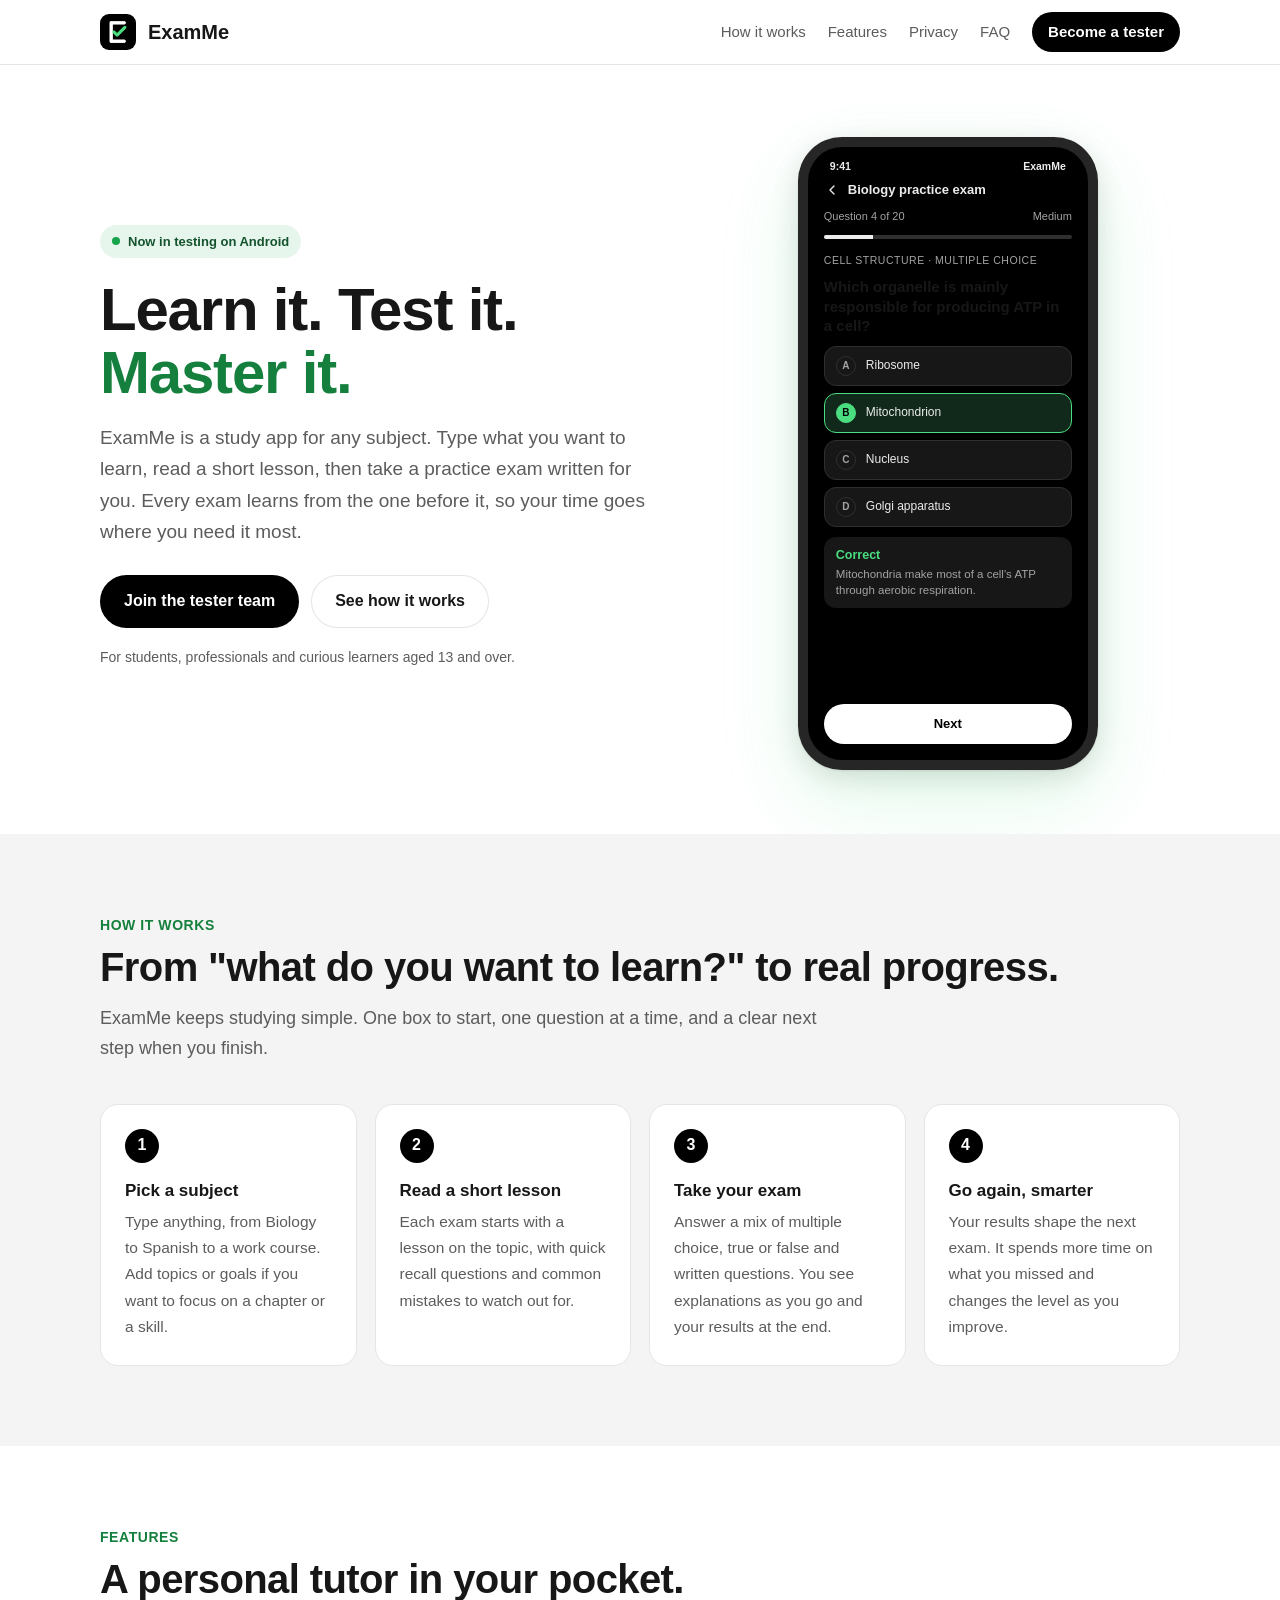
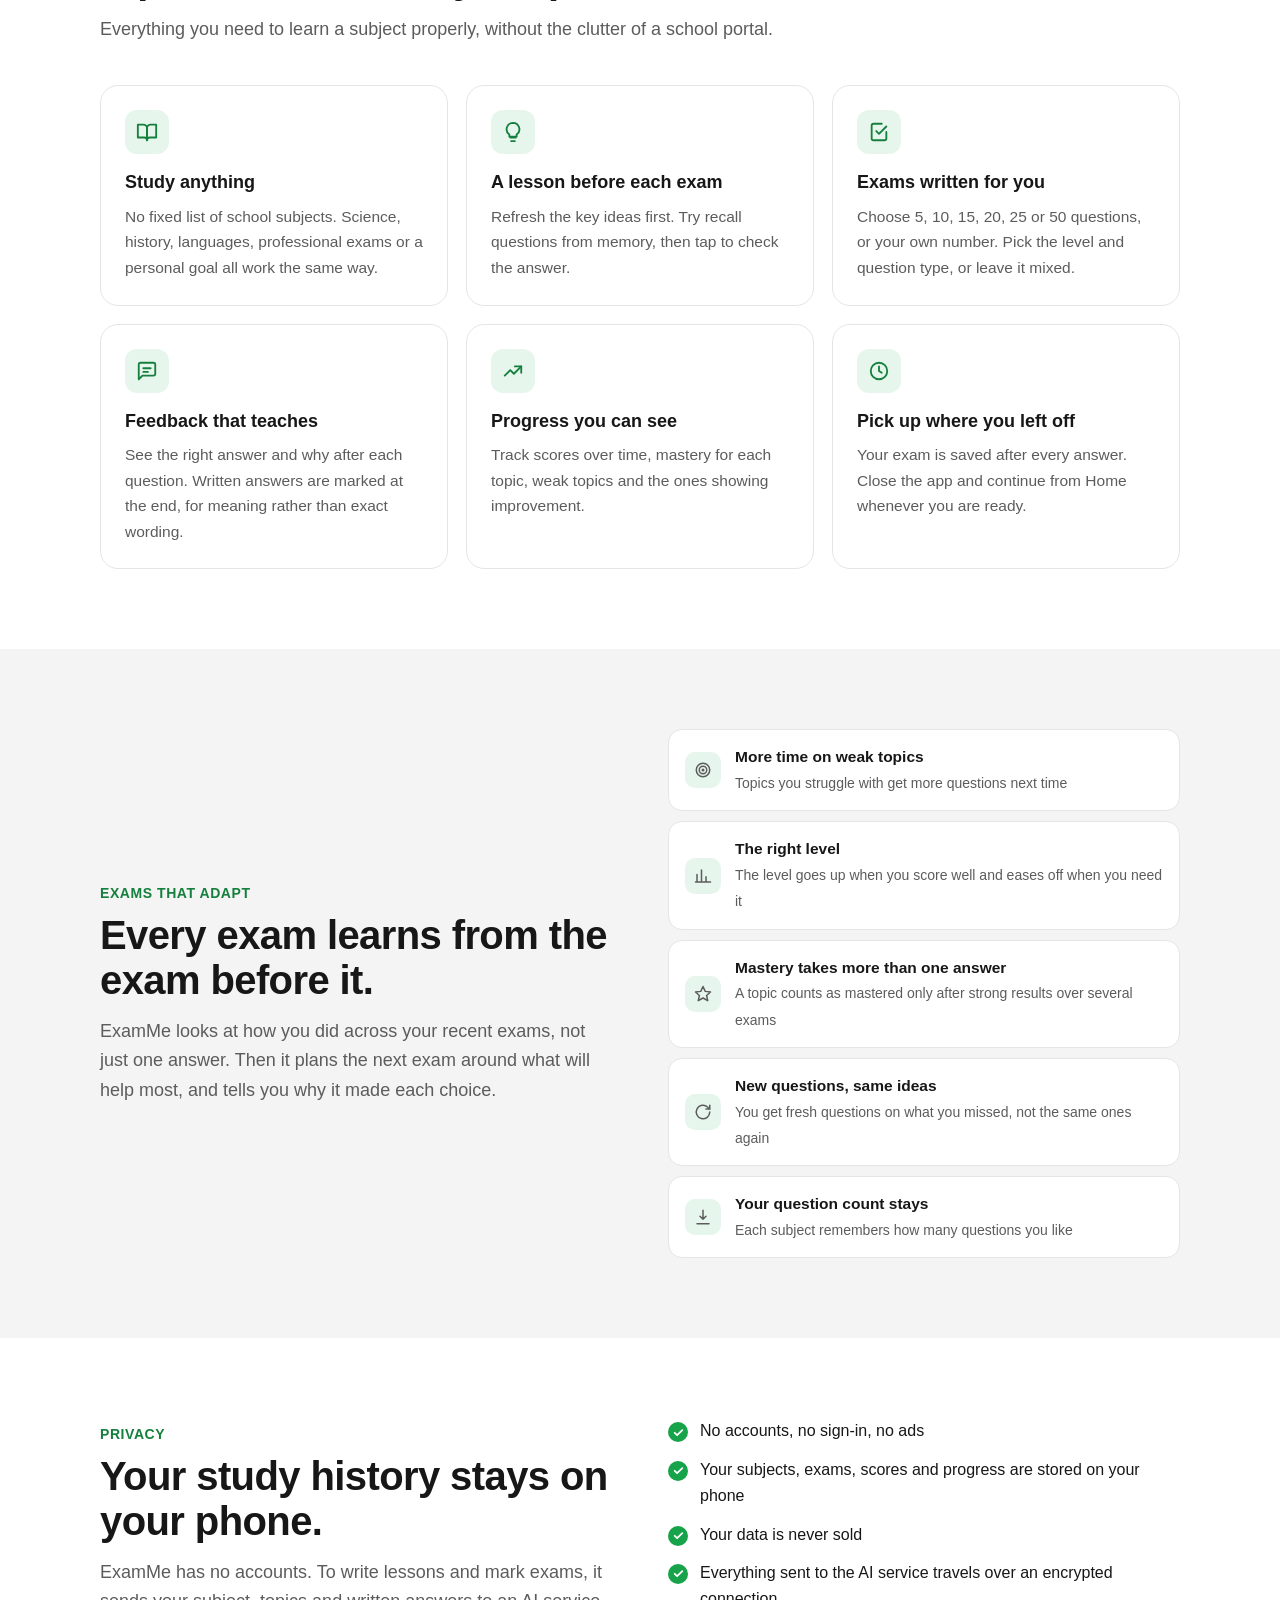
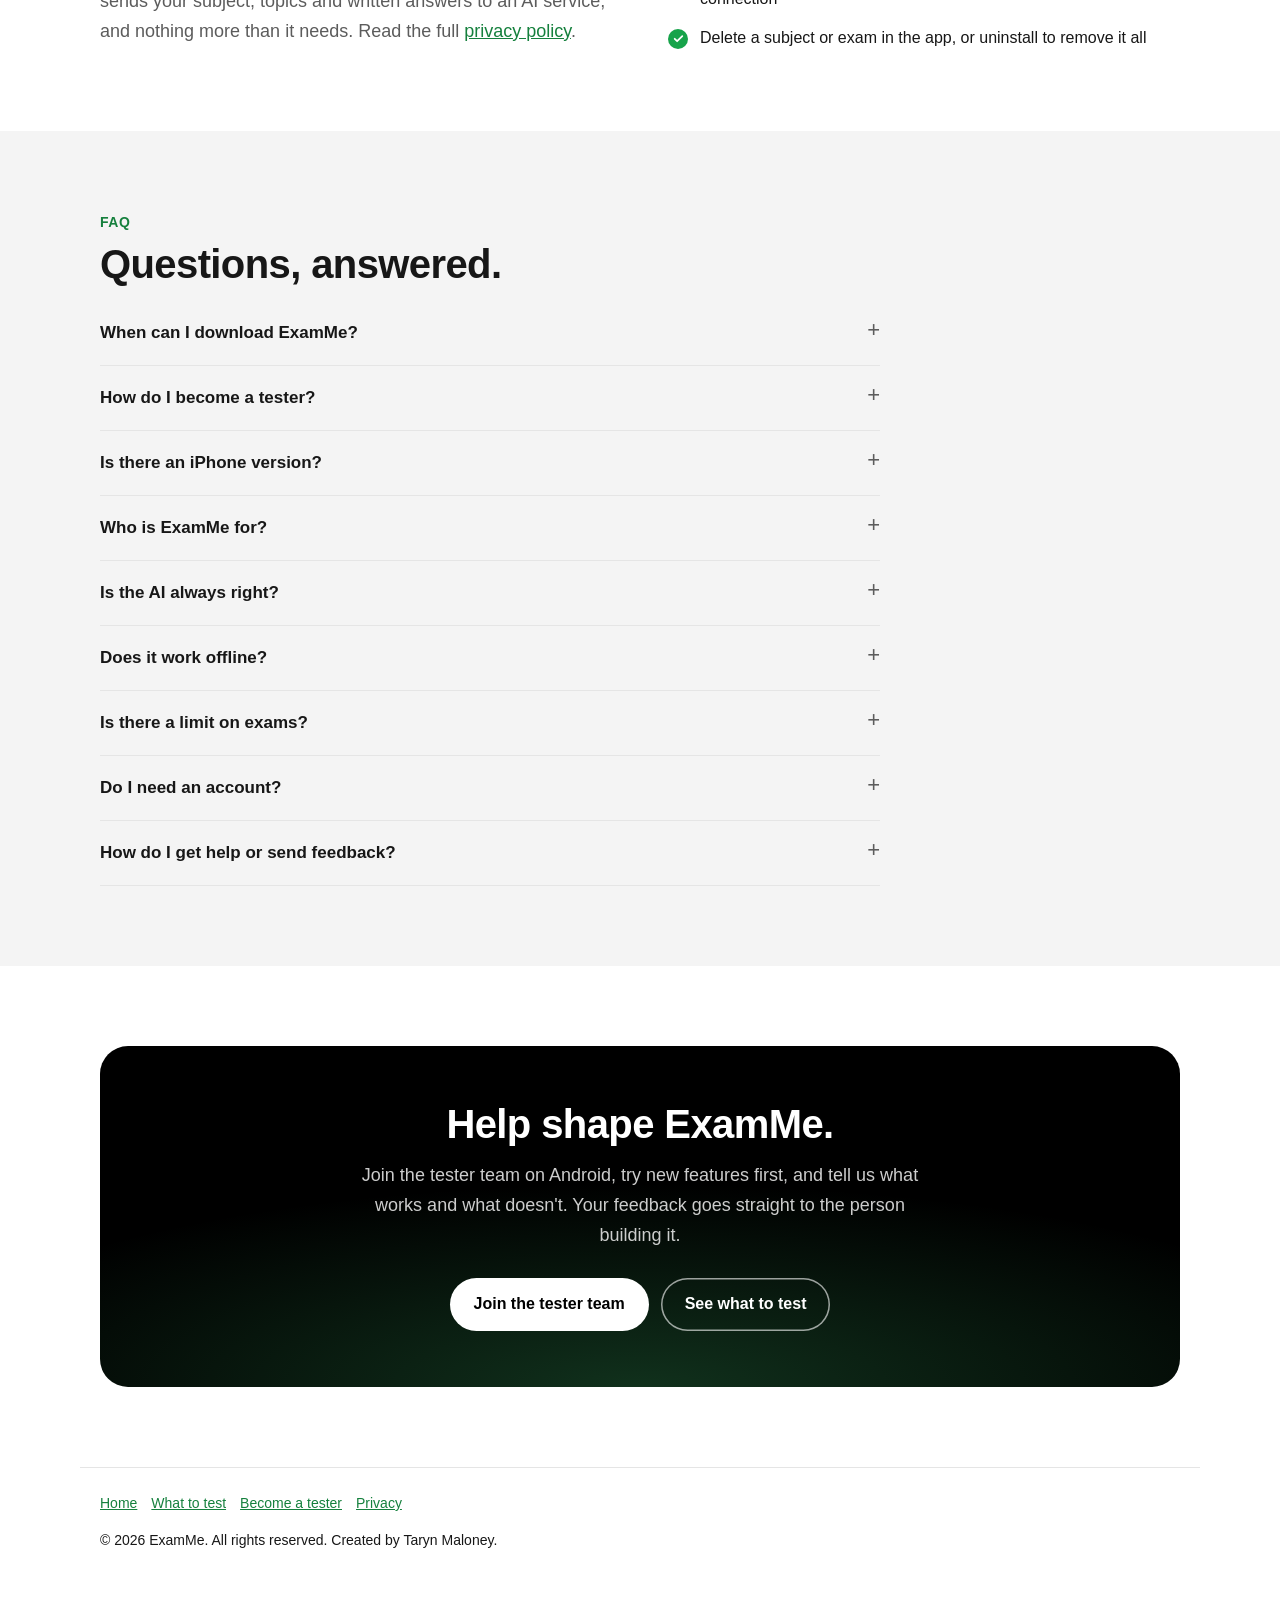
==== index.html @ 63ca45d0 "ExamMe website Co-Authored-By: Claude Opus 5.5 <noreply@anthropic.com>" ====
<!doctype html>
<html lang="en">
<head>
<meta charset="utf-8">
<meta name="viewport" content="width=device-width, initial-scale=1">
<title>ExamMe · Learn it. Test it. Master it.</title>
<meta name="description" content="ExamMe is an AI study app for Android. Pick any subject, read a short lesson, then take a practice exam that adapts to what you got wrong last time.">
<meta property="og:title" content="ExamMe">
<meta property="og:description" content="Learn it. Test it. Master it. Practice exams that adapt to you.">
<meta property="og:image" content="icon.png">
<meta name="theme-color" content="#000000">
<link rel="icon" href="icon.png">
<link rel="apple-touch-icon" href="icon.png">
<link rel="stylesheet" href="style.css">
<link rel="stylesheet" href="home.css">
</head>
<body class="home">
<main>

<div class="nav">
  <div class="wrap">
    <header><img src="icon.png" alt=""><a href="./">ExamMe</a></header>
    <nav>
      <a href="#how">How it works</a>
      <a href="#features">Features</a>
      <a href="#privacy">Privacy</a>
      <a href="#faq">FAQ</a>
      <a class="button" href="testers.html">Become a tester</a>
    </nav>
  </div>
</div>

<section class="hero">
  <div class="wrap">
    <div>
      <span class="eyebrow">Now in testing on Android</span>
      <h1>Learn it. Test it. <span>Master it.</span></h1>
      <p class="lede">ExamMe is a study app for any subject. Type what you want to learn, read a short lesson, then take a practice exam written for you. Every exam learns from the one before it, so your time goes where you need it most.</p>
      <div class="ctas">
        <a class="button big" href="testers.html">Join the tester team</a>
        <a class="button big ghost" href="#how">See how it works</a>
      </div>
      <p class="platforms">For students, professionals and curious learners aged 13 and over.</p>
    </div>

    <div class="phone" aria-hidden="true">
      <div class="screen">
        <div class="status"><span>9:41</span><span>ExamMe</span></div>
        <div class="bar">
          <svg viewBox="0 0 24 24"><path d="M15 18l-6-6 6-6"/></svg>
          <b>Biology practice exam</b>
        </div>
        <div class="count"><span>Question 4 of 20</span><span>Medium</span></div>
        <div class="track"><i></i></div>
        <div class="topic">Cell structure · Multiple choice</div>
        <p class="q">Which organelle is mainly responsible for producing ATP in a cell?</p>
        <div class="opts">
          <div class="opt"><span>A</span>Ribosome</div>
          <div class="opt right"><span>B</span>Mitochondrion</div>
          <div class="opt"><span>C</span>Nucleus</div>
          <div class="opt"><span>D</span>Golgi apparatus</div>
        </div>
        <div class="feedback">
          <b>Correct</b>
          Mitochondria make most of a cell's ATP through aerobic respiration.
        </div>
        <div class="next">Next</div>
      </div>
    </div>
  </div>
</section>

<section class="band alt" id="how">
  <div class="wrap">
    <p class="kicker">How it works</p>
    <h2>From "what do you want to learn?" to real progress.</h2>
    <p class="sub">ExamMe keeps studying simple. One box to start, one question at a time, and a clear next step when you finish.</p>
    <ol class="steps">
      <li><b>Pick a subject</b><span>Type anything, from Biology to Spanish to a work course. Add topics or goals if you want to focus on a chapter or a skill.</span></li>
      <li><b>Read a short lesson</b><span>Each exam starts with a lesson on the topic, with quick recall questions and common mistakes to watch out for.</span></li>
      <li><b>Take your exam</b><span>Answer a mix of multiple choice, true or false and written questions. You see explanations as you go and your results at the end.</span></li>
      <li><b>Go again, smarter</b><span>Your results shape the next exam. It spends more time on what you missed and changes the level as you improve.</span></li>
    </ol>
  </div>
</section>

<section class="band" id="features">
  <div class="wrap">
    <p class="kicker">Features</p>
    <h2>A personal tutor in your pocket.</h2>
    <p class="sub">Everything you need to learn a subject properly, without the clutter of a school portal.</p>
    <div class="grid">
      <div class="card">
        <div class="ico"><svg viewBox="0 0 24 24"><path d="M2 4h6a4 4 0 0 1 4 4v13a3 3 0 0 0-3-3H2z"/><path d="M22 4h-6a4 4 0 0 0-4 4v13a3 3 0 0 1 3-3h7z"/></svg></div>
        <h3>Study anything</h3>
        <p>No fixed list of school subjects. Science, history, languages, professional exams or a personal goal all work the same way.</p>
      </div>
      <div class="card">
        <div class="ico"><svg viewBox="0 0 24 24"><path d="M9 18h6M10 22h4"/><path d="M12 2a7 7 0 0 0-4 12.7V17h8v-2.3A7 7 0 0 0 12 2z"/></svg></div>
        <h3>A lesson before each exam</h3>
        <p>Refresh the key ideas first. Try recall questions from memory, then tap to check the answer.</p>
      </div>
      <div class="card">
        <div class="ico"><svg viewBox="0 0 24 24"><path d="M9 11l3 3 8-8"/><path d="M20 12v7a2 2 0 0 1-2 2H6a2 2 0 0 1-2-2V5a2 2 0 0 1 2-2h9"/></svg></div>
        <h3>Exams written for you</h3>
        <p>Choose 5, 10, 15, 20, 25 or 50 questions, or your own number. Pick the level and question type, or leave it mixed.</p>
      </div>
      <div class="card">
        <div class="ico"><svg viewBox="0 0 24 24"><path d="M21 15a2 2 0 0 1-2 2H7l-4 4V5a2 2 0 0 1 2-2h14a2 2 0 0 1 2 2z"/><path d="M8 9h8M8 13h5"/></svg></div>
        <h3>Feedback that teaches</h3>
        <p>See the right answer and why after each question. Written answers are marked at the end, for meaning rather than exact wording.</p>
      </div>
      <div class="card">
        <div class="ico"><svg viewBox="0 0 24 24"><path d="M3 17l6-6 4 4 8-8"/><path d="M14 7h7v7"/></svg></div>
        <h3>Progress you can see</h3>
        <p>Track scores over time, mastery for each topic, weak topics and the ones showing improvement.</p>
      </div>
      <div class="card">
        <div class="ico"><svg viewBox="0 0 24 24"><circle cx="12" cy="12" r="9"/><path d="M12 7v5l3 2"/></svg></div>
        <h3>Pick up where you left off</h3>
        <p>Your exam is saved after every answer. Close the app and continue from Home whenever you are ready.</p>
      </div>
    </div>
  </div>
</section>

<section class="band alt" id="adapt">
  <div class="wrap split">
    <div>
      <p class="kicker">Exams that adapt</p>
      <h2>Every exam learns from the exam before it.</h2>
      <p class="sub" style="margin-bottom:0">ExamMe looks at how you did across your recent exams, not just one answer. Then it plans the next exam around what will help most, and tells you why it made each choice.</p>
    </div>
    <ul class="legend">
      <li><span class="ico sm"><svg viewBox="0 0 24 24"><circle cx="12" cy="12" r="9"/><circle cx="12" cy="12" r="5"/><circle cx="12" cy="12" r="1"/></svg></span><div><b>More time on weak topics</b><span>Topics you struggle with get more questions next time</span></div></li>
      <li><span class="ico sm"><svg viewBox="0 0 24 24"><path d="M4 20V10M10 20V4M16 20v-7M22 20H2"/></svg></span><div><b>The right level</b><span>The level goes up when you score well and eases off when you need it</span></div></li>
      <li><span class="ico sm"><svg viewBox="0 0 24 24"><path d="M12 2l3 6.5 7 .8-5.2 4.7 1.5 6.9L12 17.3 5.7 20.9l1.5-6.9L2 9.3l7-.8z"/></svg></span><div><b>Mastery takes more than one answer</b><span>A topic counts as mastered only after strong results over several exams</span></div></li>
      <li><span class="ico sm"><svg viewBox="0 0 24 24"><path d="M21 12a9 9 0 1 1-3-6.7L21 8"/><path d="M21 3v5h-5"/></svg></span><div><b>New questions, same ideas</b><span>You get fresh questions on what you missed, not the same ones again</span></div></li>
      <li><span class="ico sm"><svg viewBox="0 0 24 24"><path d="M12 3v12M8 11l4 4 4-4"/><path d="M4 21h16"/></svg></span><div><b>Your question count stays</b><span>Each subject remembers how many questions you like</span></div></li>
    </ul>
  </div>
</section>

<section class="band" id="privacy">
  <div class="wrap split">
    <div>
      <p class="kicker">Privacy</p>
      <h2>Your study history stays on your phone.</h2>
      <p class="sub" style="margin-bottom:0">ExamMe has no accounts. To write lessons and mark exams, it sends your subject, topics and written answers to an AI service, and nothing more than it needs. Read the full <a href="privacy.html">privacy policy</a>.</p>
    </div>
    <ul class="checks">
      <li>No accounts, no sign-in, no ads</li>
      <li>Your subjects, exams, scores and progress are stored on your phone</li>
      <li>Your data is never sold</li>
      <li>Everything sent to the AI service travels over an encrypted connection</li>
      <li>Delete a subject or exam in the app, or uninstall to remove it all</li>
    </ul>
  </div>
</section>

<section class="band alt" id="faq">
  <div class="wrap faq">
    <p class="kicker">FAQ</p>
    <h2>Questions, answered.</h2>
    <details>
      <summary>When can I download ExamMe?</summary>
      <p>ExamMe is in early testing on Google Play, for Android only. <a href="testers.html">Become a tester</a> to try it now. A public release will follow once testing is done.</p>
    </details>
    <details>
      <summary>How do I become a tester?</summary>
      <p>Send us the Gmail address you use on Google Play. We'll add you to the test and email you a link to install ExamMe. See <a href="testers.html">Become a tester</a> for the steps.</p>
    </details>
    <details>
      <summary>Is there an iPhone version?</summary>
      <p>Not yet. ExamMe is Android only for now.</p>
    </details>
    <details>
      <summary>Who is ExamMe for?</summary>
      <p>Anyone aged 13 and over who wants to learn something: students, people studying for a work qualification, and anyone learning for fun.</p>
    </details>
    <details>
      <summary>Is the AI always right?</summary>
      <p>No. Lessons, questions and marks are written by AI and can contain mistakes. If a question looks wrong, report it in the app and it won't count toward your score. Check anything important against a trusted source.</p>
    </details>
    <details>
      <summary>Does it work offline?</summary>
      <p>Your subjects, exams and progress are saved on your phone, so you can look through them any time. Writing a new lesson and exam, and marking written answers automatically, need a connection. If you're offline, you can mark written answers yourself.</p>
    </details>
    <details>
      <summary>Is there a limit on exams?</summary>
      <p>ExamMe uses free AI services, so there is a daily limit. If it's reached, the app tells you when it will try again and carries on by itself while the screen is open.</p>
    </details>
    <details>
      <summary>Do I need an account?</summary>
      <p>No. There's nothing to sign up for. Your study history lives on your phone, so uninstalling the app deletes it.</p>
    </details>
    <details>
      <summary>How do I get help or send feedback?</summary>
      <p>Email <a href="mailto:tarynmaloney5@gmail.com?subject=ExamMe%20feedback">tarynmaloney5@gmail.com</a> and we'll get back to you.</p>
    </details>
  </div>
</section>

<section class="band" id="get">
  <div class="wrap">
    <div class="cta">
      <h2>Help shape ExamMe.</h2>
      <p>Join the tester team on Android, try new features first, and tell us what works and what doesn't. Your feedback goes straight to the person building it.</p>
      <div class="ctas">
        <a class="button big" href="testers.html">Join the tester team</a>
        <a class="button big outline" href="testing.html">See what to test</a>
      </div>
    </div>
  </div>
</section>

<footer>
<a href="./">Home</a><a href="testing.html">What to test</a><a href="testers.html">Become a tester</a><a href="privacy.html">Privacy</a>
<p>© 2026 ExamMe. All rights reserved. Created by Taryn Maloney.</p>
</footer>

</main>
</body>
</html>
---- style.css ----
:root {
  --bg: #ffffff;
  --text: #171717;
  --muted: #5c5c5c;
  --line: #e5e5e5;
  --brand: #15803d;
  --soft: #f4f4f4;
  --btn: #000000;
  --btn-ink: #ffffff;
}
@media (prefers-color-scheme: dark) {
  :root {
    --bg: #000000;
    --text: #ececec;
    --muted: #a3a3a3;
    --line: #2f2f2f;
    --brand: #4ade80;
    --soft: #171717;
    --btn: #ffffff;
    --btn-ink: #000000;
  }
}
* { box-sizing: border-box; }
html { -webkit-text-size-adjust: 100%; }
body {
  margin: 0;
  background: var(--bg);
  color: var(--text);
  font: 16px/1.65 -apple-system, "Segoe UI", Roboto, Helvetica, Arial, sans-serif;
  overflow-wrap: break-word;
}
main { max-width: 760px; margin: 0 auto; padding: 32px 16px 64px; }
header { display: flex; align-items: center; gap: 12px; margin-bottom: 8px; }
header img { width: 44px; height: 44px; border-radius: 10px; }
header a { color: inherit; text-decoration: none; font-weight: 600; font-size: 20px; }
h1 { font-size: 30px; line-height: 1.2; margin: 24px 0 4px; }
h2 { font-size: 20px; margin: 36px 0 8px; padding-top: 12px; border-top: 1px solid var(--line); }
h3 { font-size: 16px; margin: 20px 0 4px; }
p, li { color: var(--text); }
.meta { color: var(--muted); font-size: 14px; margin: 0 0 24px; }
a { color: var(--brand); }
ul { padding-left: 22px; }
li { margin: 4px 0; }
.box { background: var(--soft); border-radius: 12px; padding: 16px 18px; margin: 16px 0; }
.box p:first-child { margin-top: 0; }
.box p:last-child { margin-bottom: 0; }
table { width: 100%; border-collapse: collapse; font-size: 15px; margin: 12px 0; }
th, td { text-align: left; vertical-align: top; padding: 8px 10px; border-bottom: 1px solid var(--line); }
th { color: var(--muted); font-weight: 600; font-size: 13px; }
.button {
  display: inline-block; background: var(--btn); color: var(--btn-ink); text-decoration: none;
  padding: 10px 18px; border-radius: 999px; font-weight: 600;
}
.button:hover { opacity: .88; }
footer { margin-top: 48px; padding-top: 16px; border-top: 1px solid var(--line); color: var(--muted); font-size: 14px; }
footer a { margin-right: 14px; display: inline-block; }
@media (max-width: 560px) {
  h1 { font-size: 26px; }
  table, thead, tbody, tr, th, td { display: block; }
  thead { display: none; }
  td { border: 0; padding: 2px 0; }
  tr { border-bottom: 1px solid var(--line); padding: 8px 0; }
  td:first-child { font-weight: 600; }
}
---- home.css ----
/* Landing page only. Tokens come from style.css. */
:root {
  --brand-soft: #e7f6ec;
  --brand-ink: #14532d;
  --green: #16a34a;
  --red: #dc2626;
  --shadow: 0 1px 2px rgba(0,0,0,.08), 0 8px 28px rgba(0,0,0,.12);
  /* The app itself is always dark, so the phone mockup keeps these in both modes. */
  --app-bg: #000000;
  --app-surface: #171717;
  --app-ink: #ececec;
  --app-muted: #a3a3a3;
  --app-line: #2f2f2f;
  --app-green: #4ade80;
  --app-green-soft: #10291a;
}
@media (prefers-color-scheme: dark) {
  :root {
    --brand-soft: #10291a;
    --brand-ink: #86efac;
    --green: #4ade80;
    --shadow: 0 1px 2px rgba(255,255,255,.04), 0 8px 28px rgba(0,0,0,.6);
  }
}

.home main { max-width: none; padding: 0; overflow-x: clip; }
.wrap { max-width: 1120px; margin: 0 auto; padding: 0 20px; }

/* Nav */
.nav { position: sticky; top: 0; z-index: 10; background: color-mix(in srgb, var(--bg) 88%, transparent);
  backdrop-filter: saturate(1.4) blur(10px); -webkit-backdrop-filter: saturate(1.4) blur(10px);
  border-bottom: 1px solid var(--line); }
.nav .wrap { display: flex; align-items: center; gap: 24px; height: 64px; }
.home header { margin: 0; }
.home header img { width: 36px; height: 36px; border-radius: 9px; }
.nav nav { margin-left: auto; display: flex; align-items: center; gap: 22px; font-size: 15px; }
.nav nav a { color: var(--muted); text-decoration: none; }
.nav nav a:hover { color: var(--text); }
.nav nav .button { color: var(--btn-ink); padding: 8px 16px; white-space: nowrap; }
@media (max-width: 760px) { .nav nav a:not(.button) { display: none; } }

/* Hero */
.hero { padding: 72px 0 64px; overflow: hidden; }
.hero .wrap { display: grid; grid-template-columns: 1.1fr .9fr; gap: 48px; align-items: center; }
.eyebrow { display: inline-flex; align-items: center; gap: 8px; background: var(--brand-soft); color: var(--brand-ink);
  font-size: 13px; font-weight: 600; padding: 6px 12px; border-radius: 999px; }
.eyebrow::before { content: ""; width: 8px; height: 8px; border-radius: 50%; background: var(--green); }
.hero h1 { font-size: clamp(36px, 5.2vw, 60px); line-height: 1.05; letter-spacing: -.02em; margin: 20px 0 18px; }
.hero h1 span { color: var(--brand); }
.lede { font-size: 19px; color: var(--muted); max-width: 34em; margin: 0 0 28px; }
.ctas { display: flex; flex-wrap: wrap; gap: 12px; align-items: center; }
.button.big { padding: 13px 24px; font-size: 16px; }
.button.ghost { background: transparent; color: var(--text); box-shadow: inset 0 0 0 1px var(--line); }
.platforms { margin-top: 18px; font-size: 14px; color: var(--muted); }

/* Phone mockup: an exam question screen */
.phone { justify-self: center; width: 300px; max-width: 100%; aspect-ratio: 9 / 19; border-radius: 44px; padding: 10px;
  background: #262626; box-shadow: var(--shadow), 0 30px 80px rgba(74,222,128,.16); position: relative; }
@media (prefers-color-scheme: dark) { .phone { background: #1f1f1f; box-shadow: 0 0 0 1px #333, 0 30px 80px rgba(74,222,128,.12); } }
.screen { position: relative; height: 100%; border-radius: 34px; overflow: hidden; background: var(--app-bg);
  color: var(--app-ink); font-size: 12px; line-height: 1.4; padding: 34px 16px 16px; display: flex; flex-direction: column; gap: 10px; }
.screen .status { position: absolute; top: 12px; left: 22px; right: 22px; display: flex; justify-content: space-between;
  font-size: 10.5px; font-weight: 600; color: var(--app-ink); }
.screen .bar { display: flex; align-items: center; gap: 8px; }
.screen .bar svg { width: 16px; height: 16px; fill: none; stroke: var(--app-ink); stroke-width: 2; stroke-linecap: round; stroke-linejoin: round; flex: none; }
.screen .bar b { font-size: 13px; font-weight: 600; }
.screen .count { color: var(--app-muted); font-size: 11px; display: flex; justify-content: space-between; }
.screen .track { height: 4px; border-radius: 4px; background: var(--app-line); overflow: hidden; }
.screen .track i { display: block; width: 20%; height: 100%; background: var(--app-ink); }
.screen .topic { color: var(--app-muted); font-size: 10.5px; text-transform: uppercase; letter-spacing: .05em; margin-top: 4px; }
.screen .q { font-size: 15px; font-weight: 600; line-height: 1.3; margin: 0; }
.screen .opts { display: grid; gap: 7px; }
.screen .opt { display: flex; align-items: center; gap: 10px; padding: 9px 11px; border-radius: 12px;
  border: 1px solid var(--app-line); background: var(--app-surface); font-size: 12px; }
.screen .opt span { width: 20px; height: 20px; border-radius: 50%; display: grid; place-items: center; flex: none;
  border: 1px solid var(--app-line); font-size: 10px; font-weight: 700; color: var(--app-muted); }
.screen .opt.right { border-color: var(--app-green); background: var(--app-green-soft); }
.screen .opt.right span { background: var(--app-green); border-color: var(--app-green); color: #000; }
.screen .feedback { border-radius: 12px; background: var(--app-surface); padding: 10px 12px; font-size: 11.5px; color: var(--app-muted); }
.screen .feedback b { display: block; color: var(--app-green); font-size: 12.5px; margin-bottom: 2px; }
.screen .next { margin-top: auto; background: #fff; color: #000; text-align: center; font-weight: 600; font-size: 13px;
  padding: 11px; border-radius: 999px; }

@media (max-width: 860px) {
  .hero { padding-top: 48px; }
  .hero .wrap { grid-template-columns: 1fr; }
  .phone { width: 280px; }
}

/* Sections */
section.band { padding: 80px 0; scroll-margin-top: 40px; }
section.alt { background: var(--soft); }
.kicker { color: var(--brand); font-weight: 600; font-size: 14px; letter-spacing: .04em; text-transform: uppercase; margin: 0; }
.home h2 { border: 0; padding: 0; font-size: clamp(28px, 3.6vw, 40px); line-height: 1.12; letter-spacing: -.015em; margin: 8px 0 14px; }
.sub { color: var(--muted); font-size: 18px; max-width: 40em; margin: 0 0 40px; }

.grid { display: grid; grid-template-columns: repeat(3, 1fr); gap: 18px; }
@media (max-width: 900px) { .grid { grid-template-columns: repeat(2, 1fr); } }
@media (max-width: 600px) { .grid { grid-template-columns: 1fr; } }
.card { background: var(--bg); border: 1px solid var(--line); border-radius: 18px; padding: 24px; }
.alt .card { border-color: transparent; box-shadow: 0 1px 2px rgba(0,0,0,.06); }
@media (prefers-color-scheme: dark) { .alt .card { border-color: var(--line); box-shadow: none; } }
.card h3 { margin: 14px 0 6px; font-size: 18px; }
.card p { margin: 0; color: var(--muted); font-size: 15.5px; }
.ico { width: 44px; height: 44px; border-radius: 12px; display: grid; place-items: center; background: var(--brand-soft); color: var(--brand); }
.ico svg { width: 22px; height: 22px; fill: none; stroke: currentColor; stroke-width: 2; stroke-linecap: round; stroke-linejoin: round; }

/* Split sections */
.split { display: grid; grid-template-columns: 1fr 1fr; gap: 56px; align-items: center; }
@media (max-width: 860px) { .split { grid-template-columns: 1fr; gap: 32px; } }
.legend { list-style: none; padding: 0; margin: 0; display: grid; gap: 10px; }
.legend li { display: flex; align-items: center; gap: 14px; background: var(--bg); border: 1px solid var(--line);
  border-radius: 14px; padding: 14px 16px; margin: 0; }
.legend b { display: block; font-size: 15.5px; }
.ico.sm { width: 36px; height: 36px; border-radius: 10px; flex: none; }
.ico.sm svg { width: 18px; height: 18px; }
.legend span { color: var(--muted); font-size: 14px; }

/* Steps */
.steps { counter-reset: step; display: grid; grid-template-columns: repeat(4, 1fr); gap: 18px; list-style: none; padding: 0; margin: 0; }
@media (max-width: 960px) { .steps { grid-template-columns: repeat(2, 1fr); } }
@media (max-width: 600px) { .steps { grid-template-columns: 1fr; } }
.steps li { counter-increment: step; margin: 0; padding: 24px; border-radius: 18px; background: var(--bg); border: 1px solid var(--line); }
.steps li::before { content: counter(step); display: grid; place-items: center; width: 34px; height: 34px; border-radius: 50%;
  background: var(--btn); color: var(--btn-ink); font-weight: 700; margin-bottom: 14px; }
.steps b { display: block; font-size: 17px; margin-bottom: 4px; }
.steps span { color: var(--muted); font-size: 15.5px; }

/* Checks */
.checks { list-style: none; padding: 0; margin: 0; display: grid; gap: 12px; }
.checks li { position: relative; padding-left: 32px; margin: 0; }
.checks li::before { content: ""; position: absolute; left: 0; top: 4px; width: 20px; height: 20px; border-radius: 50%;
  background: var(--green) url("data:image/svg+xml,%3Csvg xmlns='http://www.w3.org/2000/svg' viewBox='0 0 24 24' fill='none' stroke='white' stroke-width='3.2' stroke-linecap='round' stroke-linejoin='round'%3E%3Cpath d='M5 12.5l4.5 4.5L19 7.5'/%3E%3C/svg%3E") center/13px no-repeat; }
@media (prefers-color-scheme: dark) {
  .checks li::before { background-image: url("data:image/svg+xml,%3Csvg xmlns='http://www.w3.org/2000/svg' viewBox='0 0 24 24' fill='none' stroke='black' stroke-width='3.2' stroke-linecap='round' stroke-linejoin='round'%3E%3Cpath d='M5 12.5l4.5 4.5L19 7.5'/%3E%3C/svg%3E"); }
}

/* FAQ */
.faq details, .faq h2 { max-width: 780px; }
.faq details { border-bottom: 1px solid var(--line); padding: 18px 0; }
.faq summary { cursor: pointer; font-weight: 600; font-size: 17px; list-style: none; display: flex; justify-content: space-between; gap: 16px; }
.faq summary::-webkit-details-marker { display: none; }
.faq summary::after { content: "+"; color: var(--muted); font-weight: 400; font-size: 22px; line-height: 1; }
.faq details[open] summary::after { content: "\2212"; }
.faq details p { color: var(--muted); margin: 10px 0 0; }

/* CTA */
.cta { text-align: center; background: #000; color: #fff; border-radius: 28px; padding: 56px 24px; position: relative; overflow: hidden; }
.cta::before { content: ""; position: absolute; inset: auto -20% -60% -20%; height: 120%;
  background: radial-gradient(closest-side, rgba(74,222,128,.22), transparent); pointer-events: none; }
.cta > * { position: relative; }
.cta h2 { color: #fff; margin-top: 0; }
.cta p { color: rgba(255,255,255,.8); font-size: 18px; margin: 0 auto 28px; max-width: 32em; }
.cta .ctas { justify-content: center; }
.cta .button { background: #fff; color: #000; }
.cta .button.outline { background: transparent; color: #fff; box-shadow: inset 0 0 0 1.5px rgba(255,255,255,.6); }
@media (prefers-color-scheme: dark) { .cta { background: #111; box-shadow: inset 0 0 0 1px var(--line); } }

.home footer { max-width: 1120px; margin: 0 auto; padding: 24px 20px 48px; }
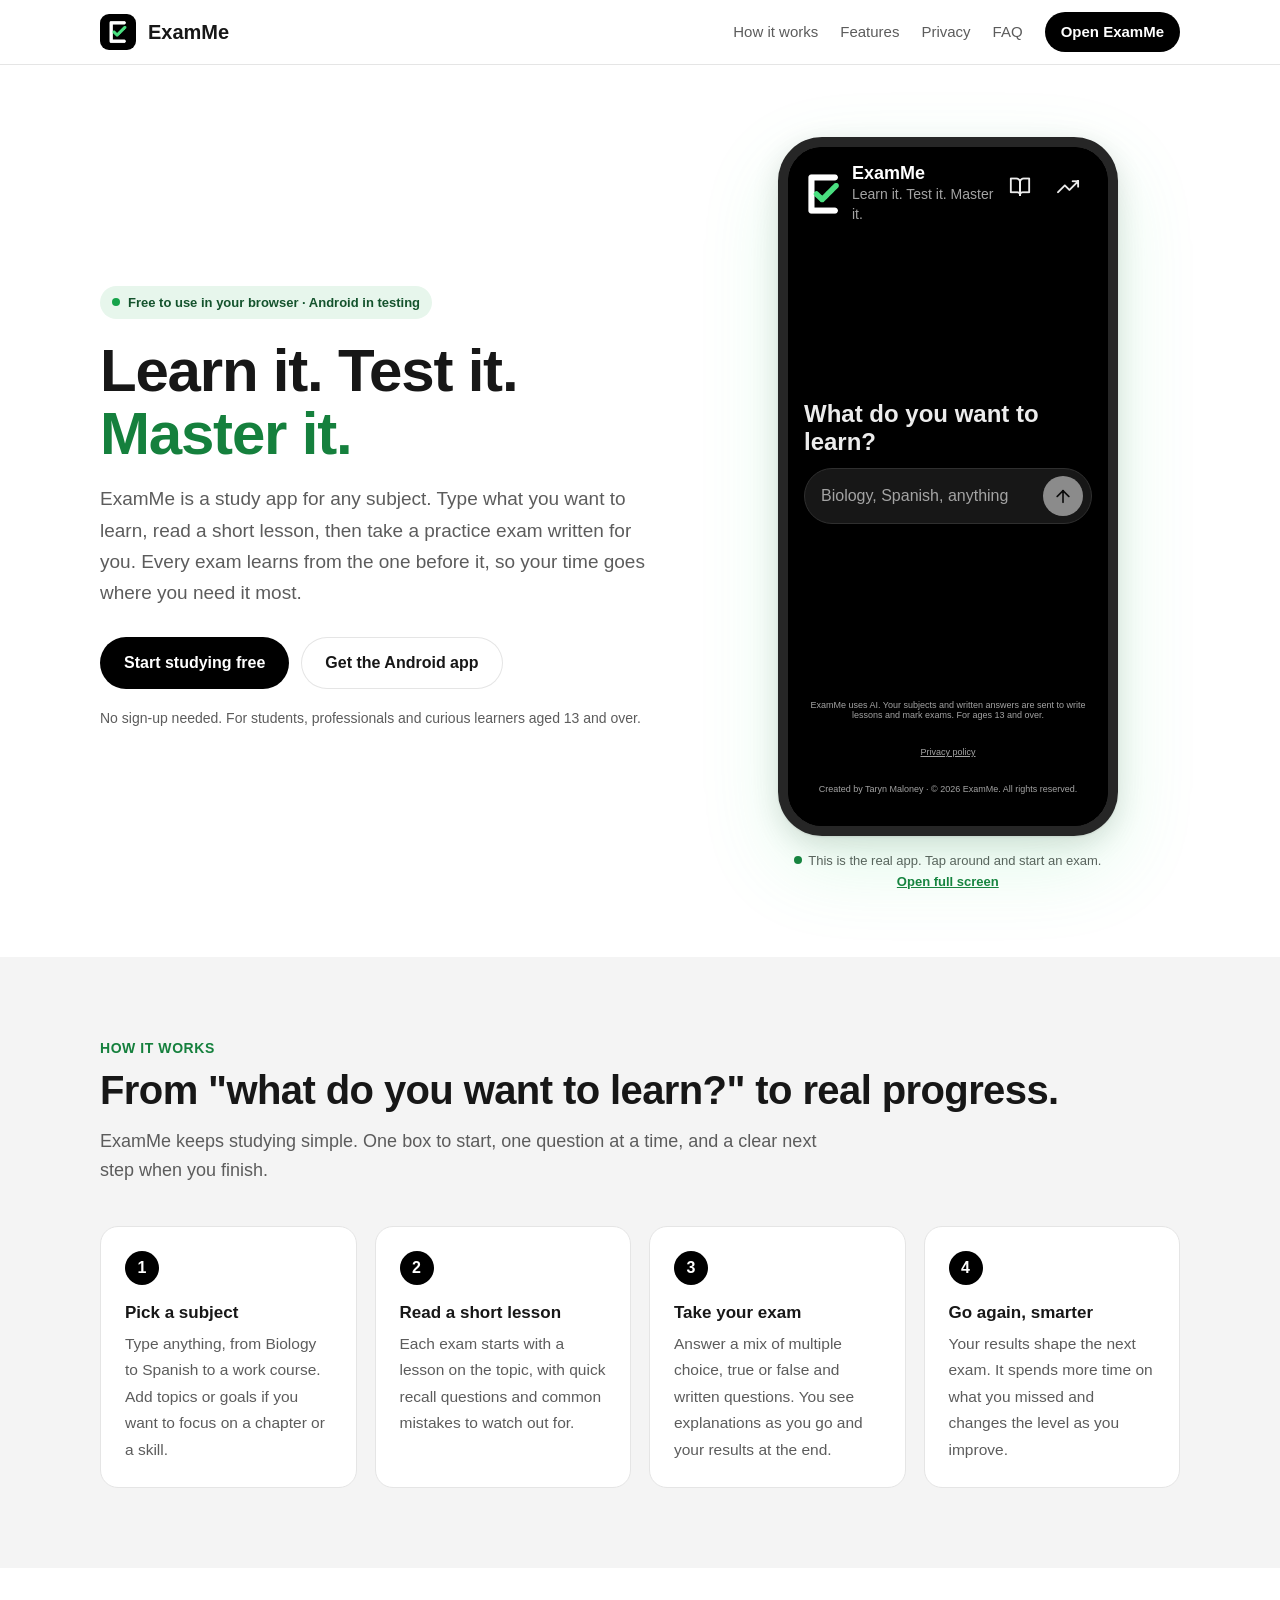
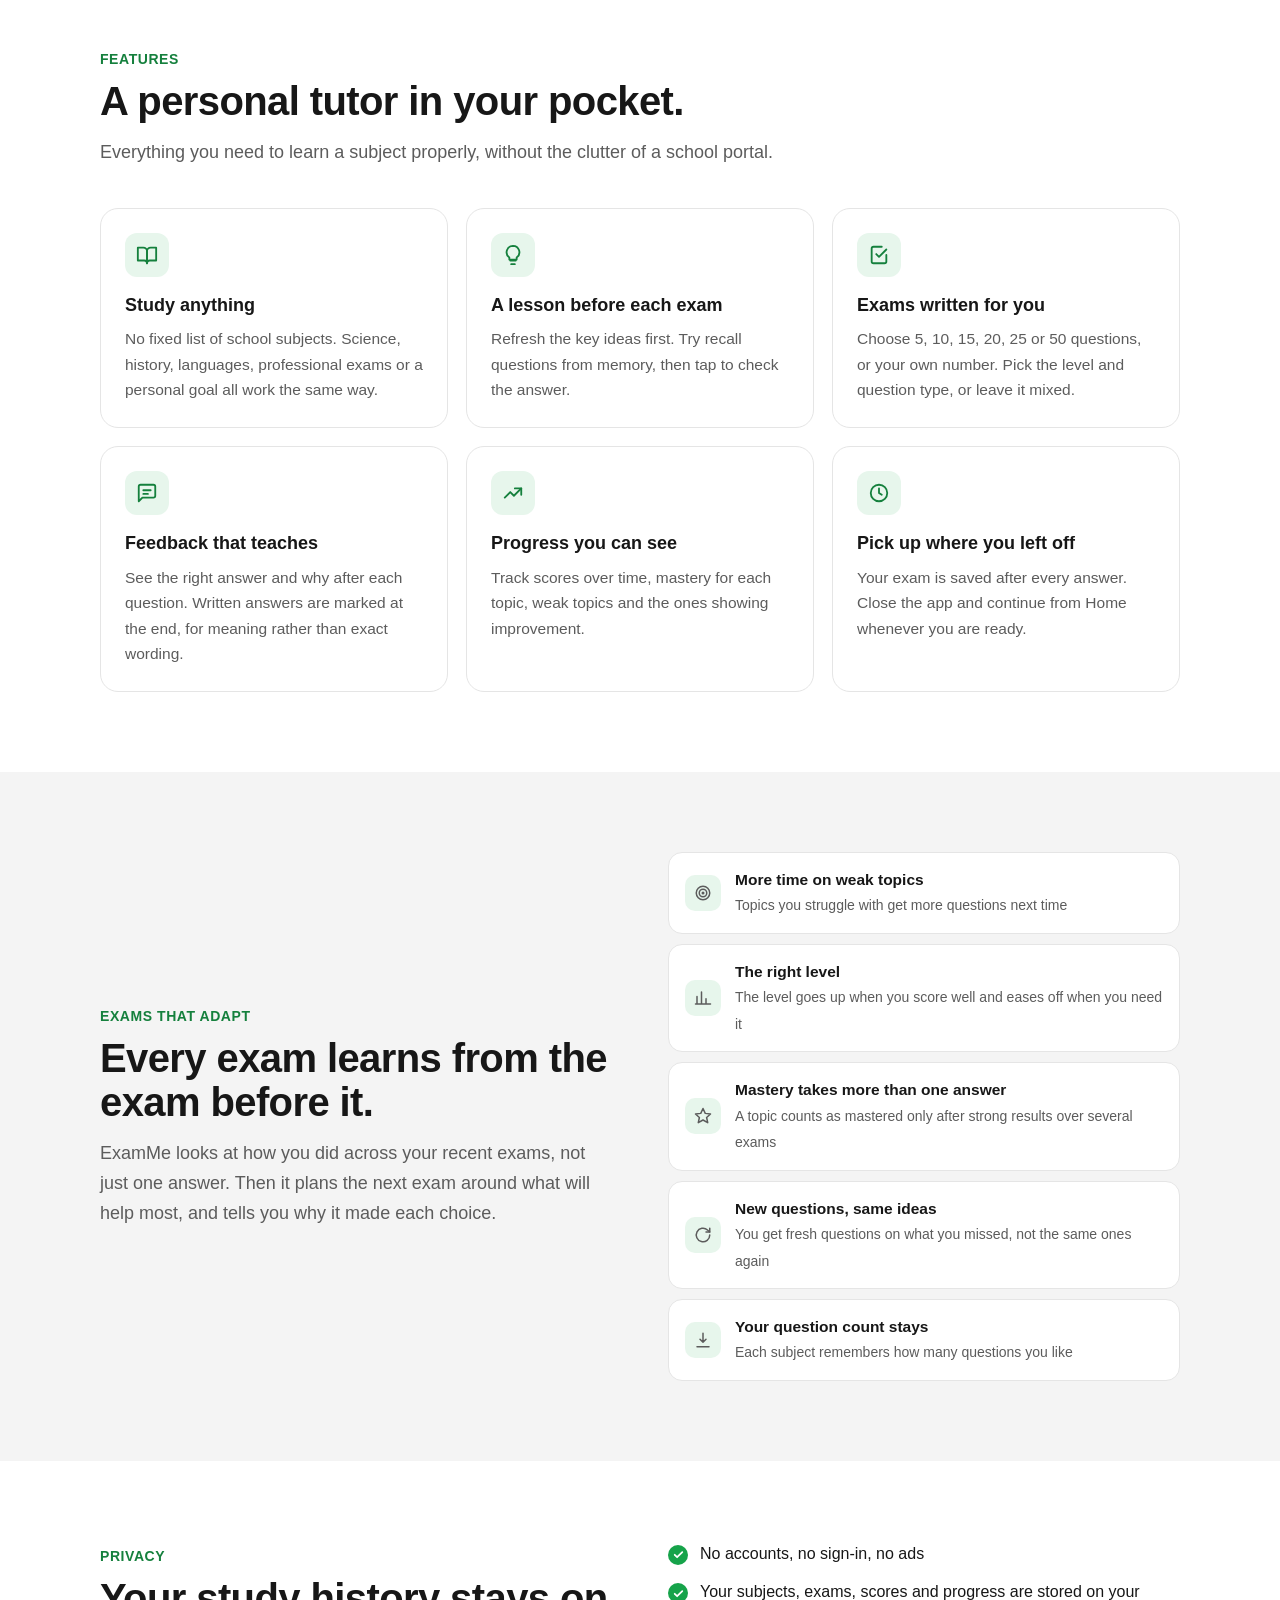
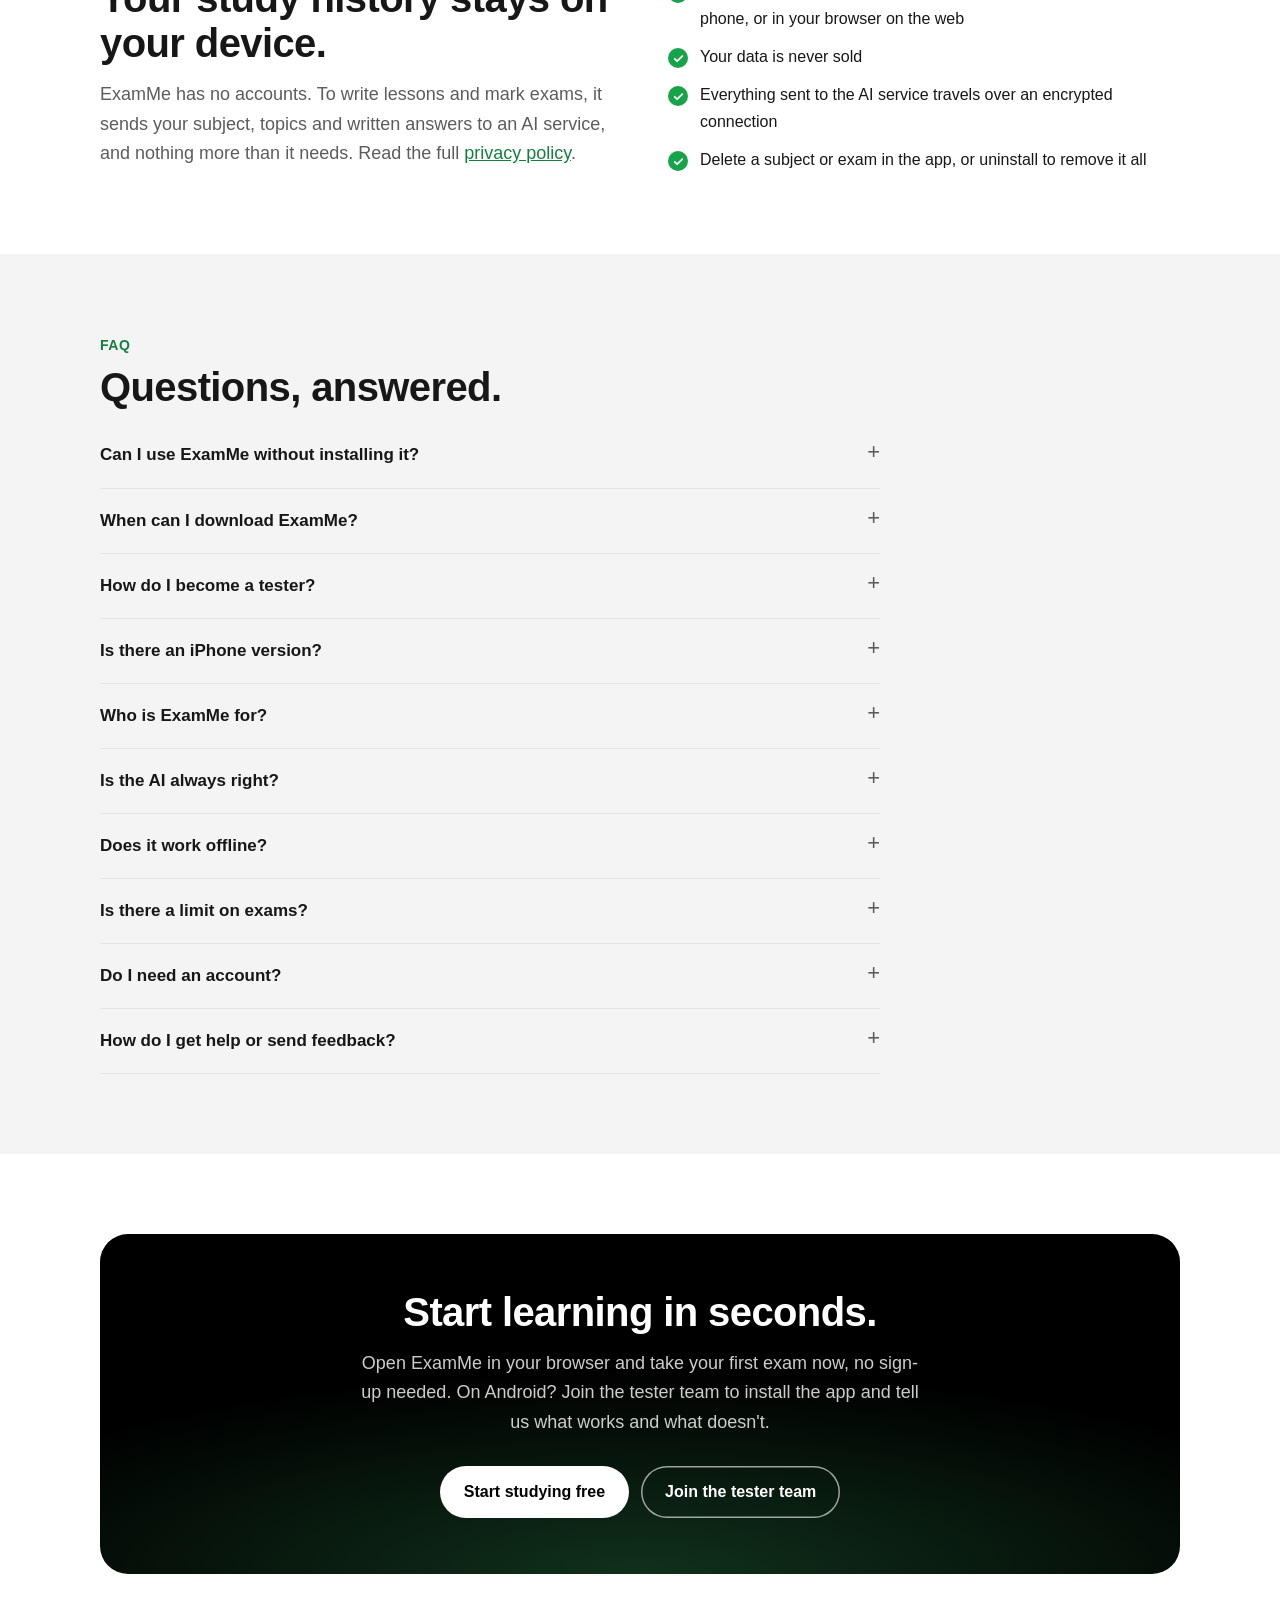
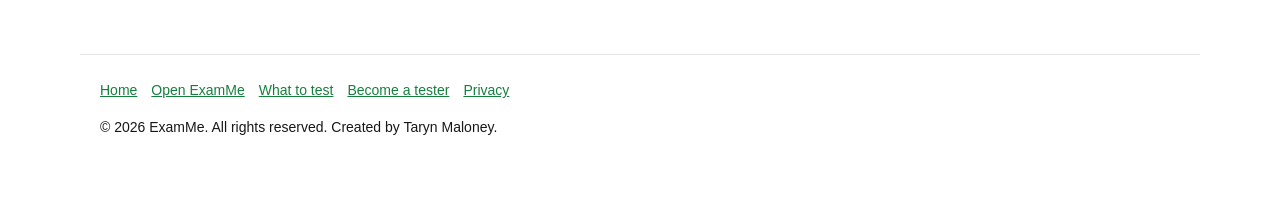
==== commit 5635b276: "Put the real ExamMe app on the home page and at /app Co-Authored-By: Claude Opus 5.5 <noreply@anthro" ====
--- a/index.html
+++ b/index.html
@@ -25,7 +25,7 @@
       <a href="#features">Features</a>
       <a href="#privacy">Privacy</a>
       <a href="#faq">FAQ</a>
-      <a class="button" href="testers.html">Become a tester</a>
+      <a class="button" href="app/">Open ExamMe</a>
     </nav>
   </div>
 </div>
@@ -33,39 +33,23 @@
 <section class="hero">
   <div class="wrap">
     <div>
-      <span class="eyebrow">Now in testing on Android</span>
+      <span class="eyebrow">Free to use in your browser · Android in testing</span>
       <h1>Learn it. Test it. <span>Master it.</span></h1>
       <p class="lede">ExamMe is a study app for any subject. Type what you want to learn, read a short lesson, then take a practice exam written for you. Every exam learns from the one before it, so your time goes where you need it most.</p>
       <div class="ctas">
-        <a class="button big" href="testers.html">Join the tester team</a>
-        <a class="button big ghost" href="#how">See how it works</a>
-      </div>
-      <p class="platforms">For students, professionals and curious learners aged 13 and over.</p>
-    </div>
-
-    <div class="phone" aria-hidden="true">
-      <div class="screen">
-        <div class="status"><span>9:41</span><span>ExamMe</span></div>
-        <div class="bar">
-          <svg viewBox="0 0 24 24"><path d="M15 18l-6-6 6-6"/></svg>
-          <b>Biology practice exam</b>
+        <a class="button big" href="app/">Start studying free</a>
+        <a class="button big ghost" href="testers.html">Get the Android app</a>
+      </div>
+      <p class="platforms">No sign-up needed. For students, professionals and curious learners aged 13 and over.</p>
+    </div>
+
+    <div class="try">
+      <div class="phone live">
+        <div class="screen">
+          <iframe src="app/" title="ExamMe, the real app" loading="eager"></iframe>
         </div>
-        <div class="count"><span>Question 4 of 20</span><span>Medium</span></div>
-        <div class="track"><i></i></div>
-        <div class="topic">Cell structure · Multiple choice</div>
-        <p class="q">Which organelle is mainly responsible for producing ATP in a cell?</p>
-        <div class="opts">
-          <div class="opt"><span>A</span>Ribosome</div>
-          <div class="opt right"><span>B</span>Mitochondrion</div>
-          <div class="opt"><span>C</span>Nucleus</div>
-          <div class="opt"><span>D</span>Golgi apparatus</div>
-        </div>
-        <div class="feedback">
-          <b>Correct</b>
-          Mitochondria make most of a cell's ATP through aerobic respiration.
-        </div>
-        <div class="next">Next</div>
-      </div>
+      </div>
+      <p class="tryhint"><span class="dot"></span>This is the real app. Tap around and start an exam. <a href="app/" target="_blank" rel="noopener">Open full screen</a></p>
     </div>
   </div>
 </section>
@@ -145,12 +129,12 @@
   <div class="wrap split">
     <div>
       <p class="kicker">Privacy</p>
-      <h2>Your study history stays on your phone.</h2>
+      <h2>Your study history stays on your device.</h2>
       <p class="sub" style="margin-bottom:0">ExamMe has no accounts. To write lessons and mark exams, it sends your subject, topics and written answers to an AI service, and nothing more than it needs. Read the full <a href="privacy.html">privacy policy</a>.</p>
     </div>
     <ul class="checks">
       <li>No accounts, no sign-in, no ads</li>
-      <li>Your subjects, exams, scores and progress are stored on your phone</li>
+      <li>Your subjects, exams, scores and progress are stored on your phone, or in your browser on the web</li>
       <li>Your data is never sold</li>
       <li>Everything sent to the AI service travels over an encrypted connection</li>
       <li>Delete a subject or exam in the app, or uninstall to remove it all</li>
@@ -163,8 +147,12 @@
     <p class="kicker">FAQ</p>
     <h2>Questions, answered.</h2>
     <details>
+      <summary>Can I use ExamMe without installing it?</summary>
+      <p>Yes. <a href="app/">Open ExamMe</a> in any modern browser on a computer, tablet or phone. It's the same app as on Android. Your study history is saved in that browser, so it won't follow you to another device.</p>
+    </details>
+    <details>
       <summary>When can I download ExamMe?</summary>
-      <p>ExamMe is in early testing on Google Play, for Android only. <a href="testers.html">Become a tester</a> to try it now. A public release will follow once testing is done.</p>
+      <p>The Android app is in early testing on Google Play. <a href="testers.html">Become a tester</a> to install it now. A public release will follow once testing is done.</p>
     </details>
     <details>
       <summary>How do I become a tester?</summary>
@@ -172,7 +160,7 @@
     </details>
     <details>
       <summary>Is there an iPhone version?</summary>
-      <p>Not yet. ExamMe is Android only for now.</p>
+      <p>Not yet as an app, but you can <a href="app/">use ExamMe in Safari</a> on your iPhone or iPad right now.</p>
     </details>
     <details>
       <summary>Who is ExamMe for?</summary>
@@ -204,18 +192,18 @@
 <section class="band" id="get">
   <div class="wrap">
     <div class="cta">
-      <h2>Help shape ExamMe.</h2>
-      <p>Join the tester team on Android, try new features first, and tell us what works and what doesn't. Your feedback goes straight to the person building it.</p>
+      <h2>Start learning in seconds.</h2>
+      <p>Open ExamMe in your browser and take your first exam now, no sign-up needed. On Android? Join the tester team to install the app and tell us what works and what doesn't.</p>
       <div class="ctas">
-        <a class="button big" href="testers.html">Join the tester team</a>
-        <a class="button big outline" href="testing.html">See what to test</a>
+        <a class="button big" href="app/">Start studying free</a>
+        <a class="button big outline" href="testers.html">Join the tester team</a>
       </div>
     </div>
   </div>
 </section>
 
 <footer>
-<a href="./">Home</a><a href="testing.html">What to test</a><a href="testers.html">Become a tester</a><a href="privacy.html">Privacy</a>
+<a href="./">Home</a><a href="app/">Open ExamMe</a><a href="testing.html">What to test</a><a href="testers.html">Become a tester</a><a href="privacy.html">Privacy</a>
 <p>© 2026 ExamMe. All rights reserved. Created by Taryn Maloney.</p>
 </footer>
 
--- a/home.css
+++ b/home.css
@@ -157,3 +157,16 @@
 @media (prefers-color-scheme: dark) { .cta { background: #111; box-shadow: inset 0 0 0 1px var(--line); } }
 
 .home footer { max-width: 1120px; margin: 0 auto; padding: 24px 20px 48px; }
+
+/* Live app in the hero phone */
+.try { justify-self: center; display: grid; justify-items: center; gap: 14px; }
+.phone.live { width: 340px; aspect-ratio: 9 / 18.5; }
+.phone.live .screen { padding: 0; display: block; background: #000; }
+.phone.live iframe { width: 100%; height: 100%; border: 0; display: block; background: #000; }
+.tryhint { margin: 0; font-size: 13px; color: var(--muted); text-align: center; max-width: 320px; }
+.tryhint a { color: var(--brand); font-weight: 600; white-space: nowrap; }
+.tryhint .dot { display: inline-block; width: 8px; height: 8px; border-radius: 50%; background: var(--brand); margin-right: 6px;
+  box-shadow: 0 0 0 0 rgba(74,222,128,.6); animation: pulse 2s infinite; vertical-align: 1px; }
+@keyframes pulse { 70% { box-shadow: 0 0 0 8px rgba(74,222,128,0); } 100% { box-shadow: 0 0 0 0 rgba(74,222,128,0); } }
+@media (max-width: 860px) { .phone.live { width: min(340px, 100%); } }
+@media (prefers-reduced-motion: reduce) { .tryhint .dot { animation: none; } }
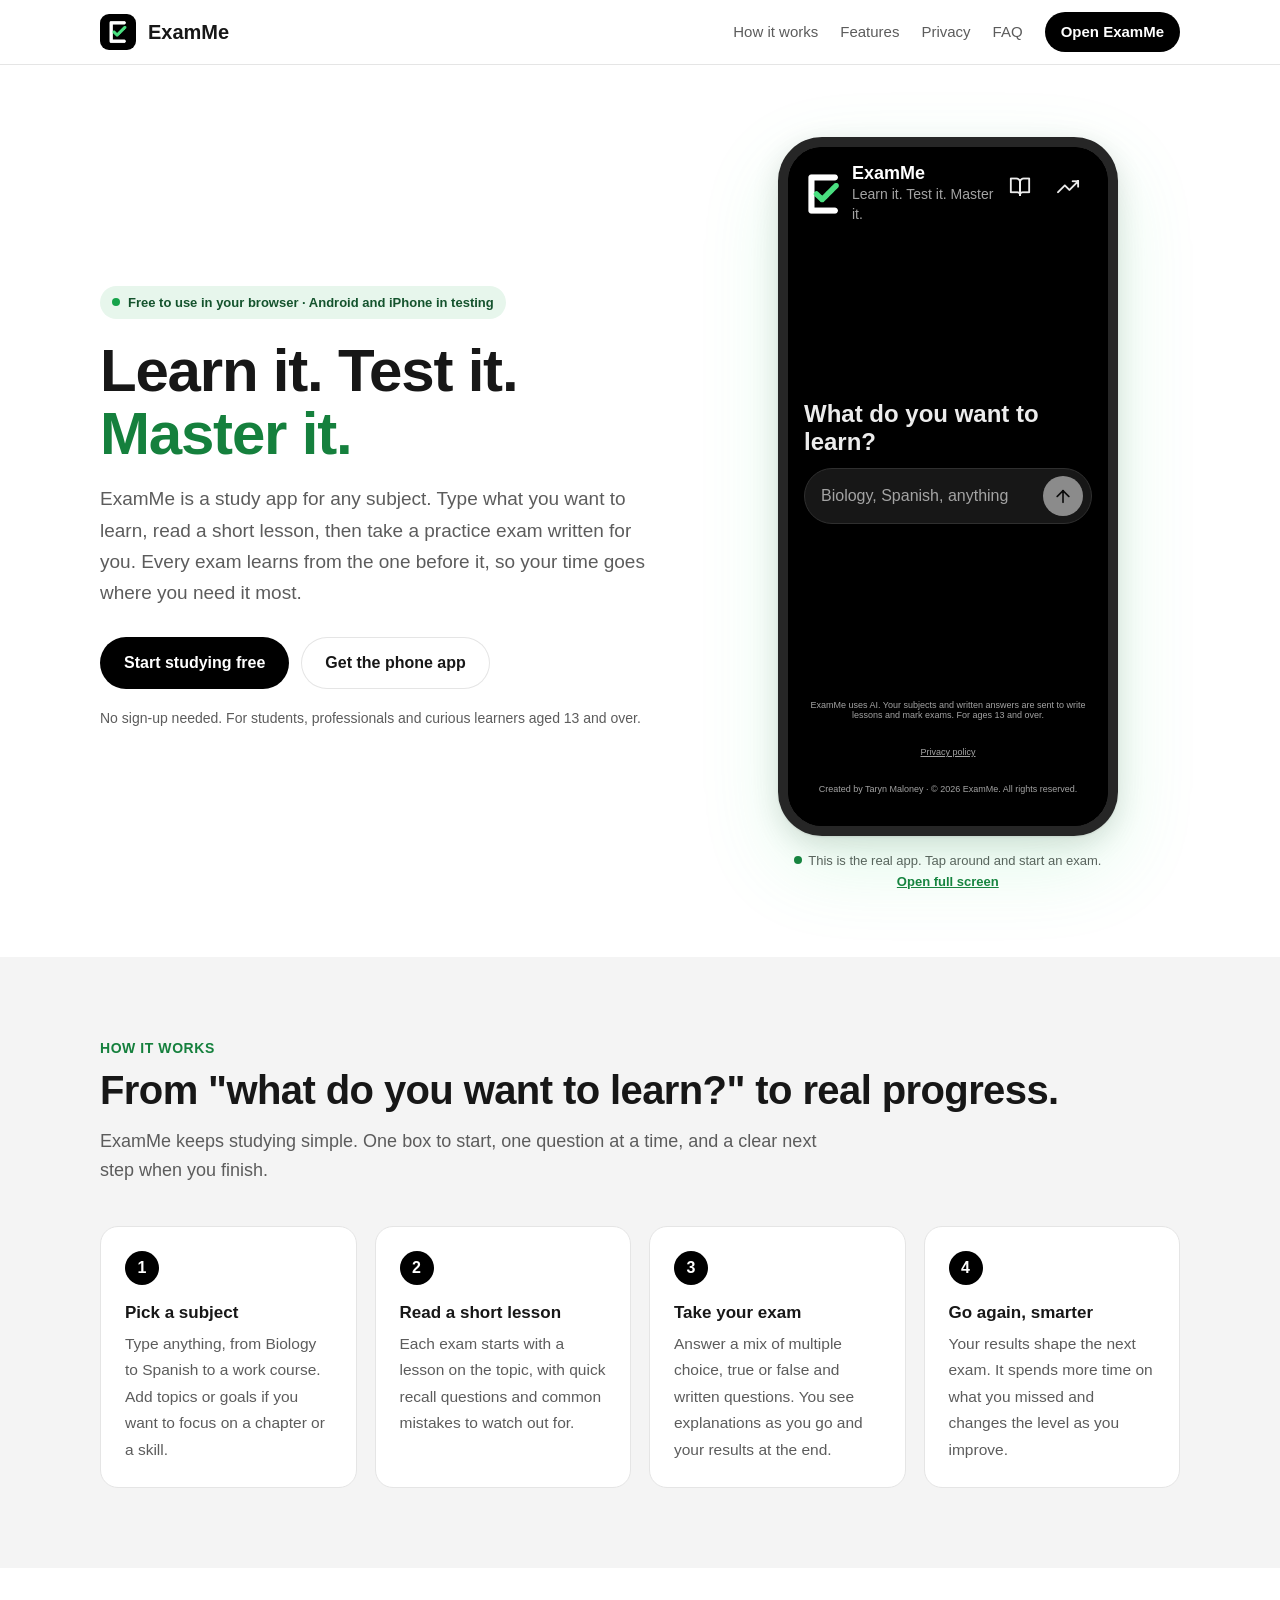
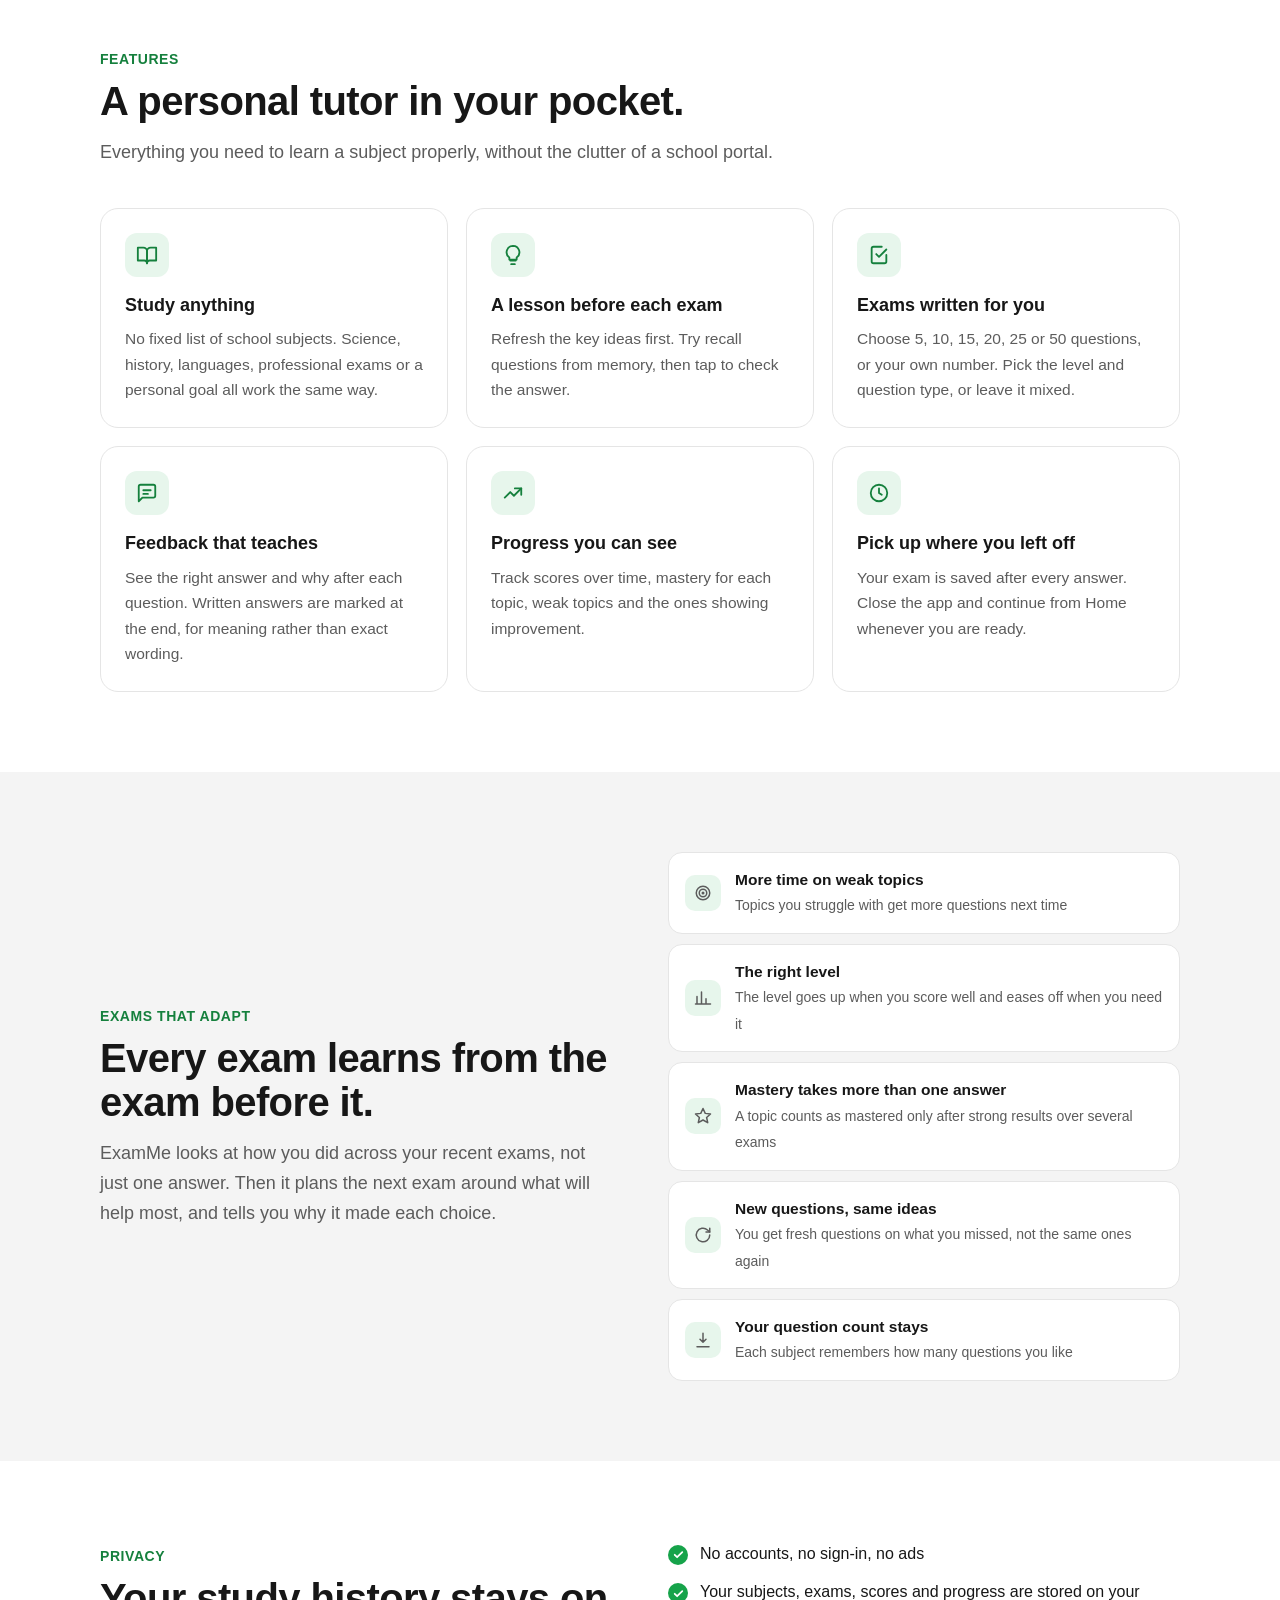
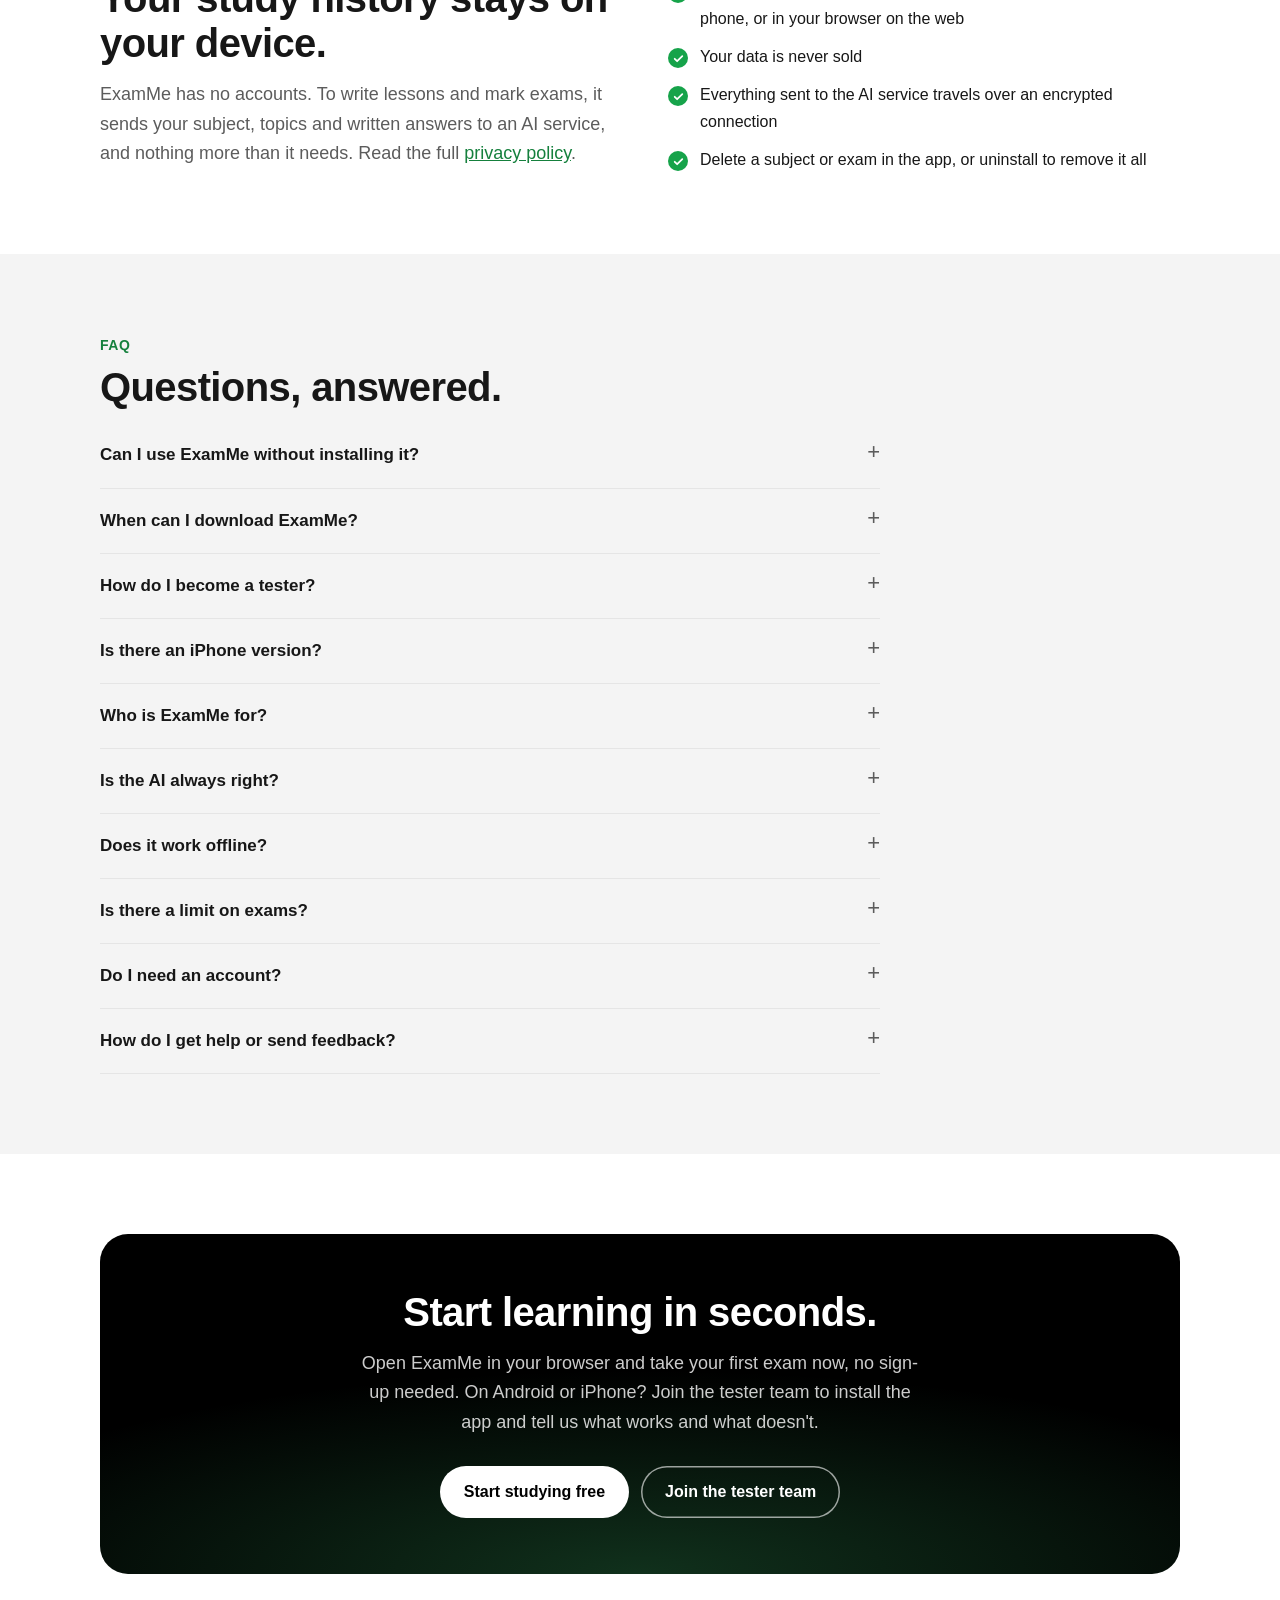
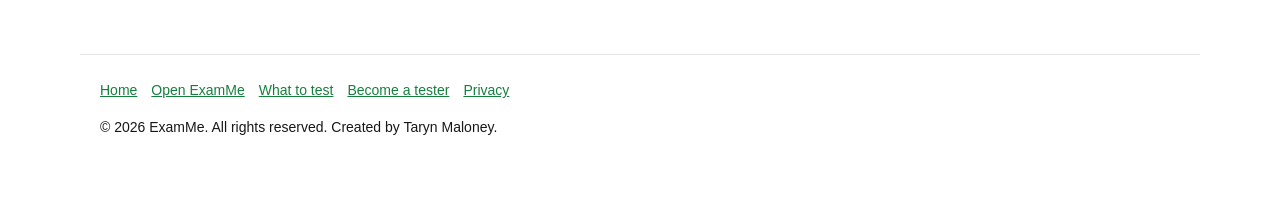
==== commit 81e5f494: "Add the iPhone version (TestFlight testing opening soon) to the site Co-Authored-By: Claude Opus 5.5" ====
--- a/index.html
+++ b/index.html
@@ -4,7 +4,7 @@
 <meta charset="utf-8">
 <meta name="viewport" content="width=device-width, initial-scale=1">
 <title>ExamMe · Learn it. Test it. Master it.</title>
-<meta name="description" content="ExamMe is an AI study app for Android. Pick any subject, read a short lesson, then take a practice exam that adapts to what you got wrong last time.">
+<meta name="description" content="ExamMe is an AI study app for Android and iPhone. Pick any subject, read a short lesson, then take a practice exam that adapts to what you got wrong last time.">
 <meta property="og:title" content="ExamMe">
 <meta property="og:description" content="Learn it. Test it. Master it. Practice exams that adapt to you.">
 <meta property="og:image" content="icon.png">
@@ -33,12 +33,12 @@
 <section class="hero">
   <div class="wrap">
     <div>
-      <span class="eyebrow">Free to use in your browser · Android in testing</span>
+      <span class="eyebrow">Free to use in your browser · Android and iPhone in testing</span>
       <h1>Learn it. Test it. <span>Master it.</span></h1>
       <p class="lede">ExamMe is a study app for any subject. Type what you want to learn, read a short lesson, then take a practice exam written for you. Every exam learns from the one before it, so your time goes where you need it most.</p>
       <div class="ctas">
         <a class="button big" href="app/">Start studying free</a>
-        <a class="button big ghost" href="testers.html">Get the Android app</a>
+        <a class="button big ghost" href="testers.html">Get the phone app</a>
       </div>
       <p class="platforms">No sign-up needed. For students, professionals and curious learners aged 13 and over.</p>
     </div>
@@ -152,7 +152,7 @@
     </details>
     <details>
       <summary>When can I download ExamMe?</summary>
-      <p>The Android app is in early testing on Google Play. <a href="testers.html">Become a tester</a> to install it now. A public release will follow once testing is done.</p>
+      <p>The Android app is in early testing on Google Play. <a href="testers.html">Become a tester</a> to install it now. The iPhone app is coming to TestFlight, Apple's testing app, soon. A public release will follow once testing is done.</p>
     </details>
     <details>
       <summary>How do I become a tester?</summary>
@@ -160,7 +160,7 @@
     </details>
     <details>
       <summary>Is there an iPhone version?</summary>
-      <p>Not yet as an app, but you can <a href="app/">use ExamMe in Safari</a> on your iPhone or iPad right now.</p>
+      <p>Yes, it's on its way. iPhone testing through Apple's TestFlight app is opening soon: <a href="testers.html">join the tester list</a> to get an invite. It isn't on the App Store yet. Until then, you can <a href="app/">use ExamMe in Safari</a> on your iPhone or iPad.</p>
     </details>
     <details>
       <summary>Who is ExamMe for?</summary>
@@ -193,7 +193,7 @@
   <div class="wrap">
     <div class="cta">
       <h2>Start learning in seconds.</h2>
-      <p>Open ExamMe in your browser and take your first exam now, no sign-up needed. On Android? Join the tester team to install the app and tell us what works and what doesn't.</p>
+      <p>Open ExamMe in your browser and take your first exam now, no sign-up needed. On Android or iPhone? Join the tester team to install the app and tell us what works and what doesn't.</p>
       <div class="ctas">
         <a class="button big" href="app/">Start studying free</a>
         <a class="button big outline" href="testers.html">Join the tester team</a>
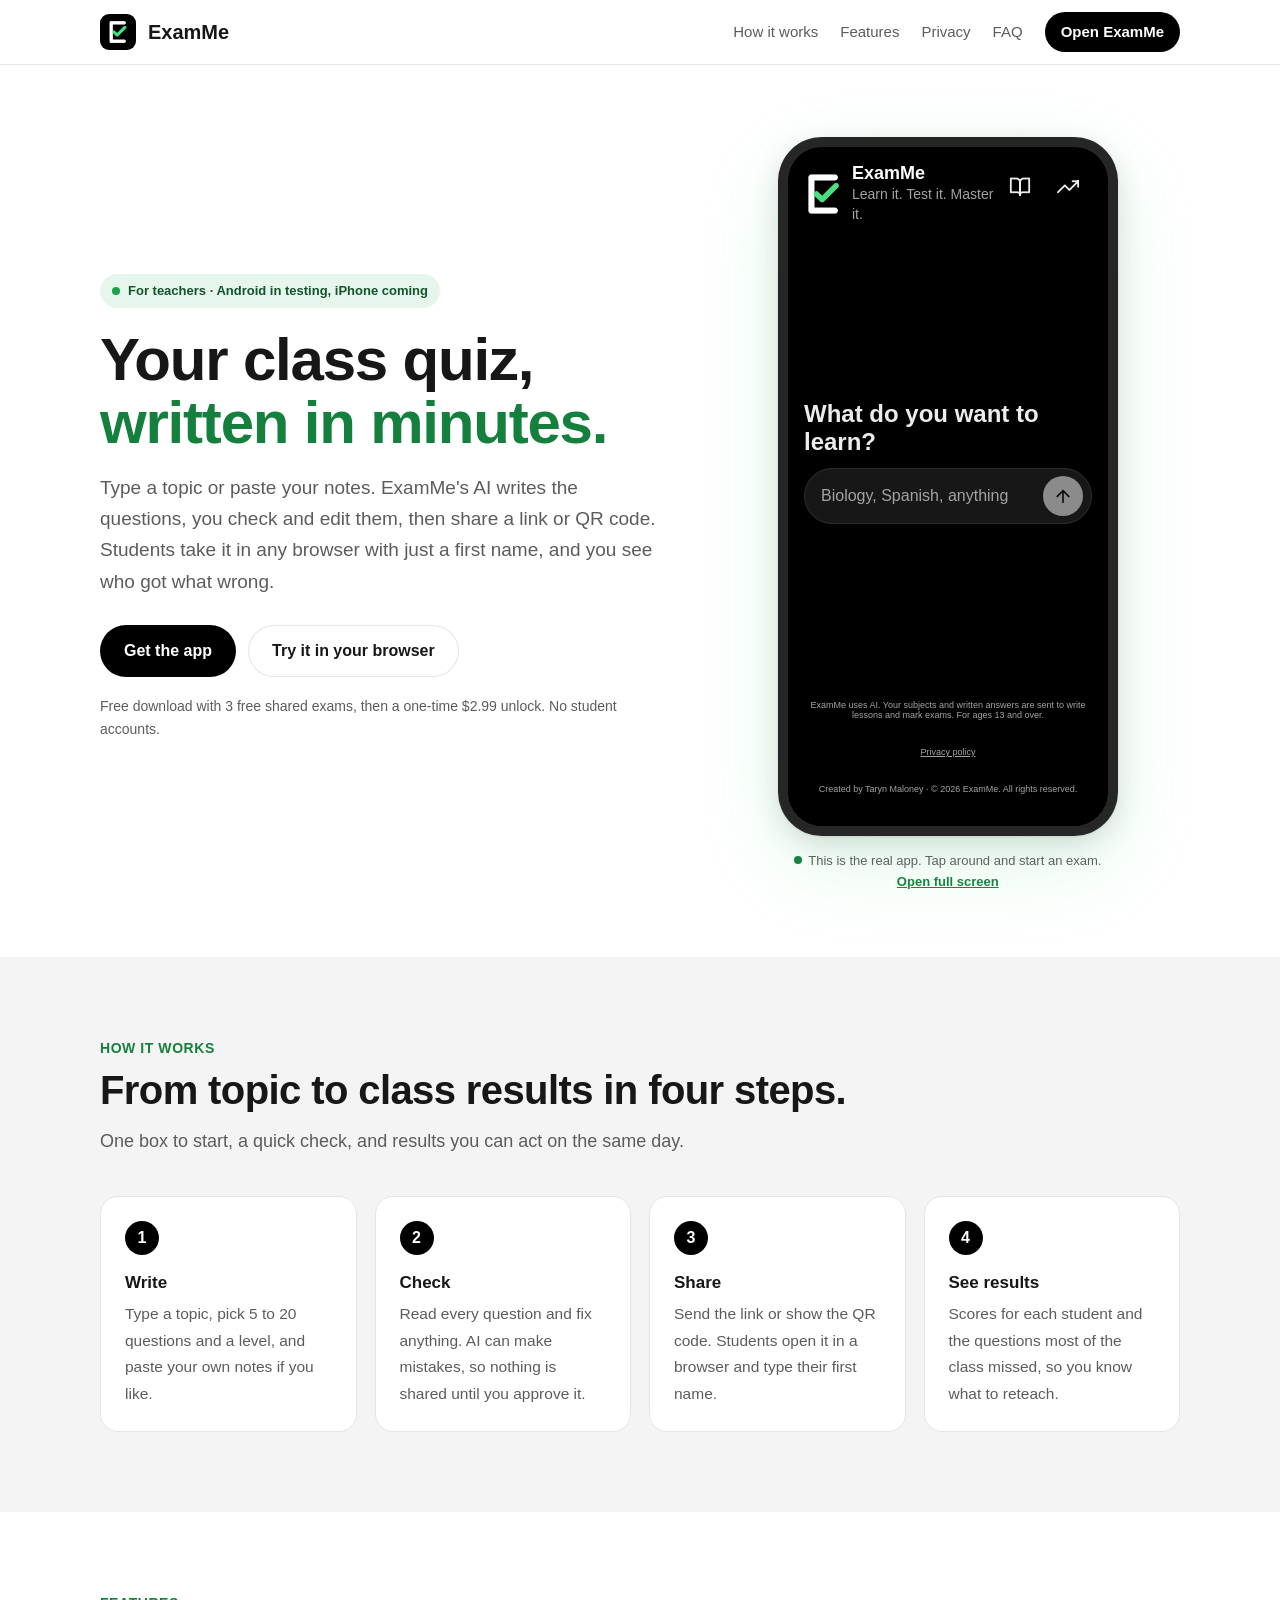
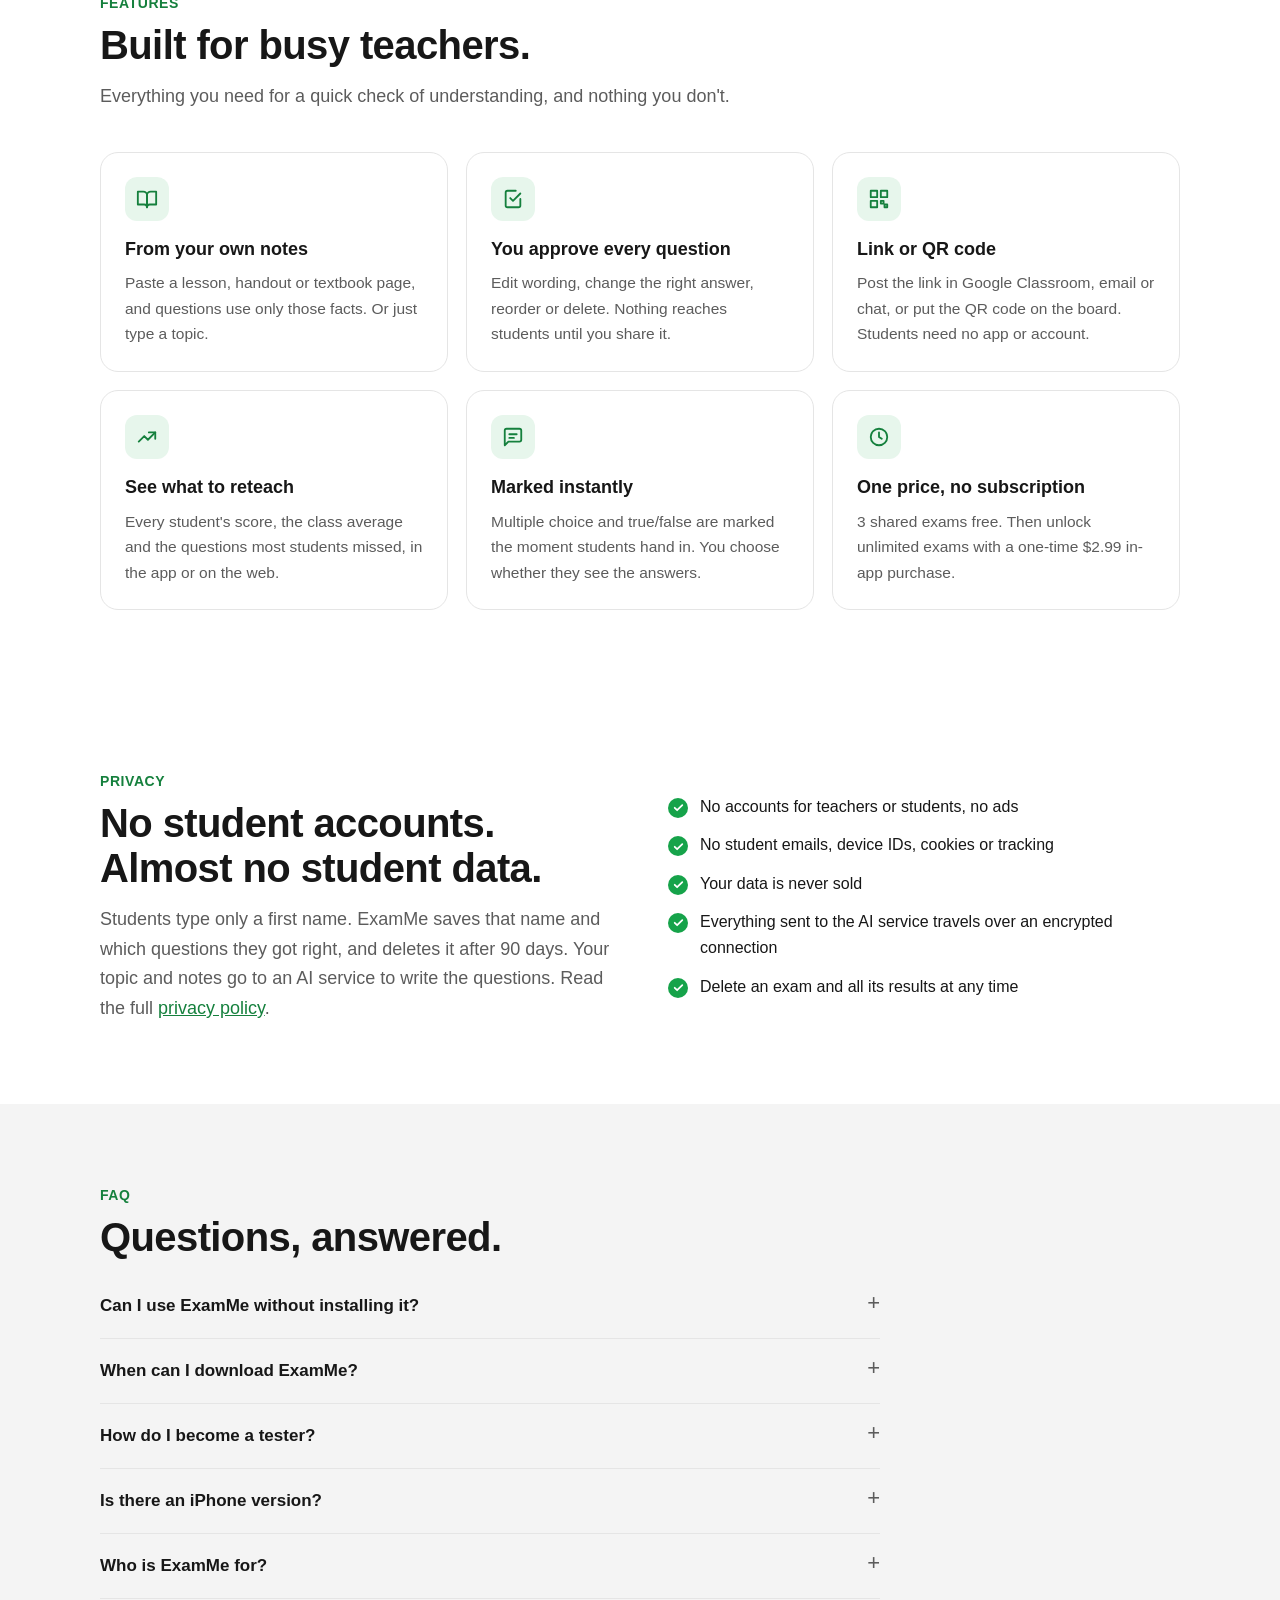
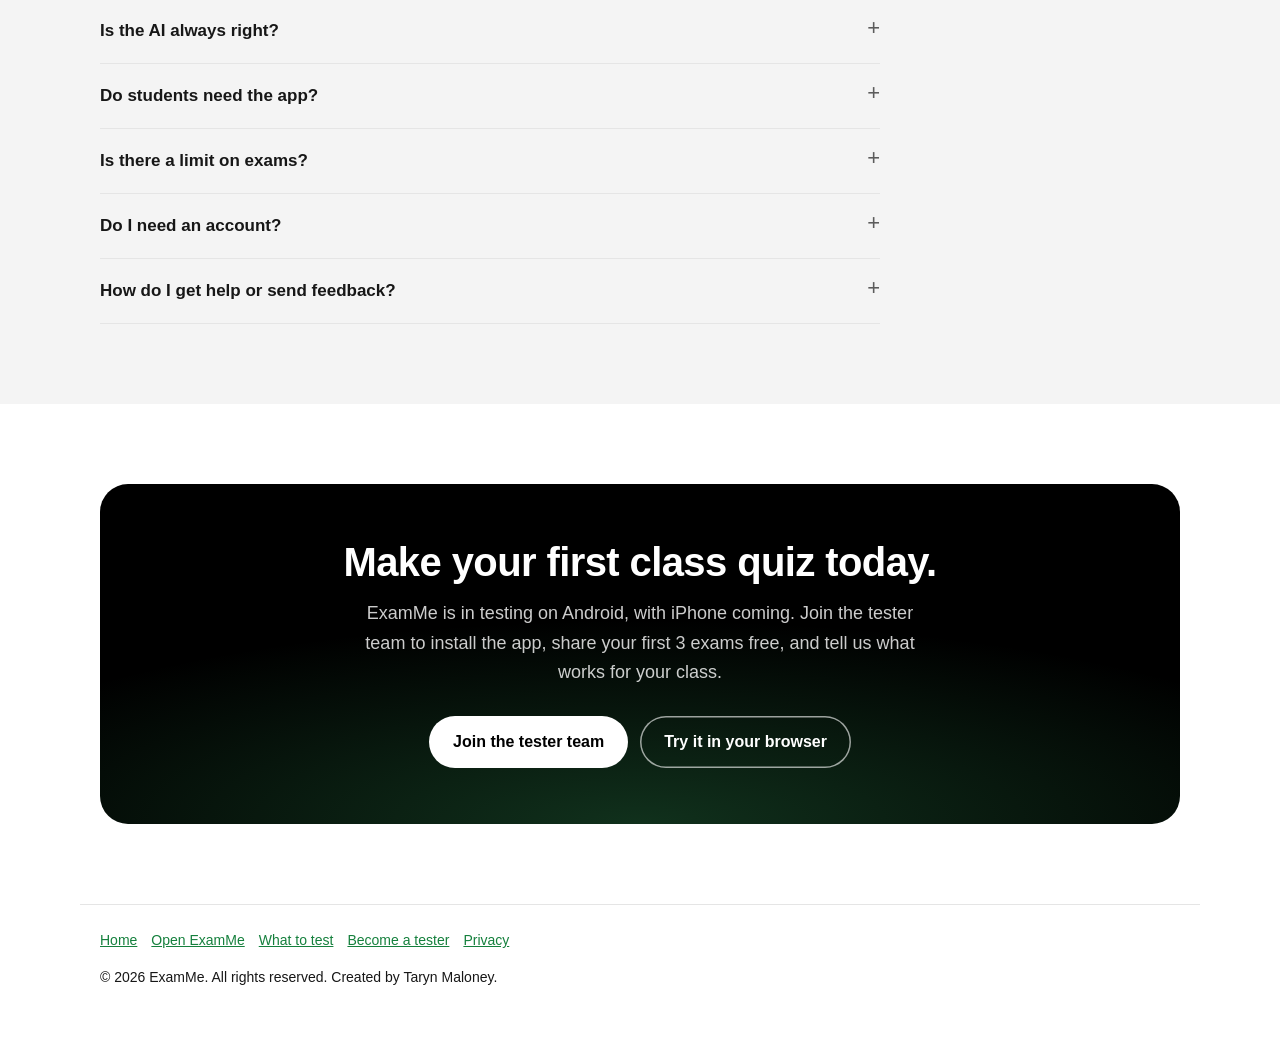
==== commit 6efdba36: "Reword the home page for teachers: class quizzes by link or QR, $2.99 unlock Co-Authored-By: Claude " ====
--- a/index.html
+++ b/index.html
@@ -3,10 +3,10 @@
 <head>
 <meta charset="utf-8">
 <meta name="viewport" content="width=device-width, initial-scale=1">
-<title>ExamMe · Learn it. Test it. Master it.</title>
-<meta name="description" content="ExamMe is an AI study app for Android and iPhone. Pick any subject, read a short lesson, then take a practice exam that adapts to what you got wrong last time.">
+<title>ExamMe · AI exams for your class</title>
+<meta name="description" content="ExamMe writes a class quiz from a topic or your notes. Check every question, share a link or QR code, and see which questions your class missed. Students need no app or account.">
 <meta property="og:title" content="ExamMe">
-<meta property="og:description" content="Learn it. Test it. Master it. Practice exams that adapt to you.">
+<meta property="og:description" content="AI writes your class quiz. Share a link or QR code, and see which questions your class missed.">
 <meta property="og:image" content="icon.png">
 <meta name="theme-color" content="#000000">
 <link rel="icon" href="icon.png">
@@ -33,14 +33,14 @@
 <section class="hero">
   <div class="wrap">
     <div>
-      <span class="eyebrow">Free to use in your browser · Android and iPhone in testing</span>
-      <h1>Learn it. Test it. <span>Master it.</span></h1>
-      <p class="lede">ExamMe is a study app for any subject. Type what you want to learn, read a short lesson, then take a practice exam written for you. Every exam learns from the one before it, so your time goes where you need it most.</p>
+      <span class="eyebrow">For teachers · Android in testing, iPhone coming</span>
+      <h1>Your class quiz, <span>written in minutes.</span></h1>
+      <p class="lede">Type a topic or paste your notes. ExamMe's AI writes the questions, you check and edit them, then share a link or QR code. Students take it in any browser with just a first name, and you see who got what wrong.</p>
       <div class="ctas">
-        <a class="button big" href="app/">Start studying free</a>
-        <a class="button big ghost" href="testers.html">Get the phone app</a>
+        <a class="button big" href="testers.html">Get the app</a>
+        <a class="button big ghost" href="app/">Try it in your browser</a>
       </div>
-      <p class="platforms">No sign-up needed. For students, professionals and curious learners aged 13 and over.</p>
+      <p class="platforms">Free download with 3 free shared exams, then a one-time $2.99 unlock. No student accounts.</p>
     </div>
 
     <div class="try">
@@ -57,13 +57,13 @@
 <section class="band alt" id="how">
   <div class="wrap">
     <p class="kicker">How it works</p>
-    <h2>From "what do you want to learn?" to real progress.</h2>
-    <p class="sub">ExamMe keeps studying simple. One box to start, one question at a time, and a clear next step when you finish.</p>
+    <h2>From topic to class results in four steps.</h2>
+    <p class="sub">One box to start, a quick check, and results you can act on the same day.</p>
     <ol class="steps">
-      <li><b>Pick a subject</b><span>Type anything, from Biology to Spanish to a work course. Add topics or goals if you want to focus on a chapter or a skill.</span></li>
-      <li><b>Read a short lesson</b><span>Each exam starts with a lesson on the topic, with quick recall questions and common mistakes to watch out for.</span></li>
-      <li><b>Take your exam</b><span>Answer a mix of multiple choice, true or false and written questions. You see explanations as you go and your results at the end.</span></li>
-      <li><b>Go again, smarter</b><span>Your results shape the next exam. It spends more time on what you missed and changes the level as you improve.</span></li>
+      <li><b>Write</b><span>Type a topic, pick 5 to 20 questions and a level, and paste your own notes if you like.</span></li>
+      <li><b>Check</b><span>Read every question and fix anything. AI can make mistakes, so nothing is shared until you approve it.</span></li>
+      <li><b>Share</b><span>Send the link or show the QR code. Students open it in a browser and type their first name.</span></li>
+      <li><b>See results</b><span>Scores for each student and the questions most of the class missed, so you know what to reteach.</span></li>
     </ol>
   </div>
 </section>
@@ -71,57 +71,40 @@
 <section class="band" id="features">
   <div class="wrap">
     <p class="kicker">Features</p>
-    <h2>A personal tutor in your pocket.</h2>
-    <p class="sub">Everything you need to learn a subject properly, without the clutter of a school portal.</p>
+    <h2>Built for busy teachers.</h2>
+    <p class="sub">Everything you need for a quick check of understanding, and nothing you don't.</p>
     <div class="grid">
       <div class="card">
         <div class="ico"><svg viewBox="0 0 24 24"><path d="M2 4h6a4 4 0 0 1 4 4v13a3 3 0 0 0-3-3H2z"/><path d="M22 4h-6a4 4 0 0 0-4 4v13a3 3 0 0 1 3-3h7z"/></svg></div>
-        <h3>Study anything</h3>
-        <p>No fixed list of school subjects. Science, history, languages, professional exams or a personal goal all work the same way.</p>
-      </div>
-      <div class="card">
-        <div class="ico"><svg viewBox="0 0 24 24"><path d="M9 18h6M10 22h4"/><path d="M12 2a7 7 0 0 0-4 12.7V17h8v-2.3A7 7 0 0 0 12 2z"/></svg></div>
-        <h3>A lesson before each exam</h3>
-        <p>Refresh the key ideas first. Try recall questions from memory, then tap to check the answer.</p>
+        <h3>From your own notes</h3>
+        <p>Paste a lesson, handout or textbook page, and questions use only those facts. Or just type a topic.</p>
       </div>
       <div class="card">
         <div class="ico"><svg viewBox="0 0 24 24"><path d="M9 11l3 3 8-8"/><path d="M20 12v7a2 2 0 0 1-2 2H6a2 2 0 0 1-2-2V5a2 2 0 0 1 2-2h9"/></svg></div>
-        <h3>Exams written for you</h3>
-        <p>Choose 5, 10, 15, 20, 25 or 50 questions, or your own number. Pick the level and question type, or leave it mixed.</p>
+        <h3>You approve every question</h3>
+        <p>Edit wording, change the right answer, reorder or delete. Nothing reaches students until you share it.</p>
+      </div>
+      <div class="card">
+        <div class="ico"><svg viewBox="0 0 24 24"><rect x="3" y="3" width="7" height="7"/><rect x="14" y="3" width="7" height="7"/><rect x="3" y="14" width="7" height="7"/><path d="M14 14h3v3h-3zM18 18h3v3h-3z"/></svg></div>
+        <h3>Link or QR code</h3>
+        <p>Post the link in Google Classroom, email or chat, or put the QR code on the board. Students need no app or account.</p>
+      </div>
+      <div class="card">
+        <div class="ico"><svg viewBox="0 0 24 24"><path d="M3 17l6-6 4 4 8-8"/><path d="M14 7h7v7"/></svg></div>
+        <h3>See what to reteach</h3>
+        <p>Every student's score, the class average and the questions most students missed, in the app or on the web.</p>
       </div>
       <div class="card">
         <div class="ico"><svg viewBox="0 0 24 24"><path d="M21 15a2 2 0 0 1-2 2H7l-4 4V5a2 2 0 0 1 2-2h14a2 2 0 0 1 2 2z"/><path d="M8 9h8M8 13h5"/></svg></div>
-        <h3>Feedback that teaches</h3>
-        <p>See the right answer and why after each question. Written answers are marked at the end, for meaning rather than exact wording.</p>
-      </div>
-      <div class="card">
-        <div class="ico"><svg viewBox="0 0 24 24"><path d="M3 17l6-6 4 4 8-8"/><path d="M14 7h7v7"/></svg></div>
-        <h3>Progress you can see</h3>
-        <p>Track scores over time, mastery for each topic, weak topics and the ones showing improvement.</p>
+        <h3>Marked instantly</h3>
+        <p>Multiple choice and true/false are marked the moment students hand in. You choose whether they see the answers.</p>
       </div>
       <div class="card">
         <div class="ico"><svg viewBox="0 0 24 24"><circle cx="12" cy="12" r="9"/><path d="M12 7v5l3 2"/></svg></div>
-        <h3>Pick up where you left off</h3>
-        <p>Your exam is saved after every answer. Close the app and continue from Home whenever you are ready.</p>
+        <h3>One price, no subscription</h3>
+        <p>3 shared exams free. Then unlock unlimited exams with a one-time $2.99 in-app purchase.</p>
       </div>
     </div>
-  </div>
-</section>
-
-<section class="band alt" id="adapt">
-  <div class="wrap split">
-    <div>
-      <p class="kicker">Exams that adapt</p>
-      <h2>Every exam learns from the exam before it.</h2>
-      <p class="sub" style="margin-bottom:0">ExamMe looks at how you did across your recent exams, not just one answer. Then it plans the next exam around what will help most, and tells you why it made each choice.</p>
-    </div>
-    <ul class="legend">
-      <li><span class="ico sm"><svg viewBox="0 0 24 24"><circle cx="12" cy="12" r="9"/><circle cx="12" cy="12" r="5"/><circle cx="12" cy="12" r="1"/></svg></span><div><b>More time on weak topics</b><span>Topics you struggle with get more questions next time</span></div></li>
-      <li><span class="ico sm"><svg viewBox="0 0 24 24"><path d="M4 20V10M10 20V4M16 20v-7M22 20H2"/></svg></span><div><b>The right level</b><span>The level goes up when you score well and eases off when you need it</span></div></li>
-      <li><span class="ico sm"><svg viewBox="0 0 24 24"><path d="M12 2l3 6.5 7 .8-5.2 4.7 1.5 6.9L12 17.3 5.7 20.9l1.5-6.9L2 9.3l7-.8z"/></svg></span><div><b>Mastery takes more than one answer</b><span>A topic counts as mastered only after strong results over several exams</span></div></li>
-      <li><span class="ico sm"><svg viewBox="0 0 24 24"><path d="M21 12a9 9 0 1 1-3-6.7L21 8"/><path d="M21 3v5h-5"/></svg></span><div><b>New questions, same ideas</b><span>You get fresh questions on what you missed, not the same ones again</span></div></li>
-      <li><span class="ico sm"><svg viewBox="0 0 24 24"><path d="M12 3v12M8 11l4 4 4-4"/><path d="M4 21h16"/></svg></span><div><b>Your question count stays</b><span>Each subject remembers how many questions you like</span></div></li>
-    </ul>
   </div>
 </section>
 
@@ -129,15 +112,15 @@
   <div class="wrap split">
     <div>
       <p class="kicker">Privacy</p>
-      <h2>Your study history stays on your device.</h2>
-      <p class="sub" style="margin-bottom:0">ExamMe has no accounts. To write lessons and mark exams, it sends your subject, topics and written answers to an AI service, and nothing more than it needs. Read the full <a href="privacy.html">privacy policy</a>.</p>
+      <h2>No student accounts. Almost no student data.</h2>
+      <p class="sub" style="margin-bottom:0">Students type only a first name. ExamMe saves that name and which questions they got right, and deletes it after 90 days. Your topic and notes go to an AI service to write the questions. Read the full <a href="privacy.html">privacy policy</a>.</p>
     </div>
     <ul class="checks">
-      <li>No accounts, no sign-in, no ads</li>
-      <li>Your subjects, exams, scores and progress are stored on your phone, or in your browser on the web</li>
+      <li>No accounts for teachers or students, no ads</li>
+      <li>No student emails, device IDs, cookies or tracking</li>
       <li>Your data is never sold</li>
       <li>Everything sent to the AI service travels over an encrypted connection</li>
-      <li>Delete a subject or exam in the app, or uninstall to remove it all</li>
+      <li>Delete an exam and all its results at any time</li>
     </ul>
   </div>
 </section>
@@ -152,7 +135,7 @@
     </details>
     <details>
       <summary>When can I download ExamMe?</summary>
-      <p>The Android app is in early testing on Google Play. <a href="testers.html">Become a tester</a> to install it now. The iPhone app is coming to TestFlight, Apple's testing app, soon. A public release will follow once testing is done.</p>
+      <p>The Android app is in early testing on Google Play. <a href="testers.html">Become a tester</a> to install it now. The iPhone app is in testing through TestFlight, Apple's testing app: <a href="testers.html">join from the tester page</a>. A public release will follow once testing is done.</p>
     </details>
     <details>
       <summary>How do I become a tester?</summary>
@@ -160,27 +143,27 @@
     </details>
     <details>
       <summary>Is there an iPhone version?</summary>
-      <p>Yes, it's on its way. iPhone testing through Apple's TestFlight app is opening soon: <a href="testers.html">join the tester list</a> to get an invite. It isn't on the App Store yet. Until then, you can <a href="app/">use ExamMe in Safari</a> on your iPhone or iPad.</p>
+      <p>Yes. iPhone testing is open through Apple's TestFlight app; the join link is on the <a href="testers.html">tester page</a>. It isn't on the App Store yet. Meanwhile, you can <a href="app/">use ExamMe in Safari</a> on your iPhone or iPad.</p>
     </details>
     <details>
       <summary>Who is ExamMe for?</summary>
-      <p>Anyone aged 13 and over who wants to learn something: students, people studying for a work qualification, and anyone learning for fun.</p>
+      <p>Teachers, tutors and anyone running a class. Students of any age take your exams in a web browser with just a first name. No student accounts or app needed.</p>
     </details>
     <details>
       <summary>Is the AI always right?</summary>
-      <p>No. Lessons, questions and marks are written by AI and can contain mistakes. If a question looks wrong, report it in the app and it won't count toward your score. Check anything important against a trusted source.</p>
+      <p>No. Questions are written by AI and can contain mistakes, which is why you check and edit every question before students see it. Pasting your own notes keeps questions to the facts you teach.</p>
     </details>
     <details>
-      <summary>Does it work offline?</summary>
-      <p>Your subjects, exams and progress are saved on your phone, so you can look through them any time. Writing a new lesson and exam, and marking written answers automatically, need a connection. If you're offline, you can mark written answers yourself.</p>
+      <summary>Do students need the app?</summary>
+      <p>No. Students open your link or scan the QR code on any phone, tablet or computer, type their first name and hand in. Their answers are marked straight away.</p>
     </details>
     <details>
       <summary>Is there a limit on exams?</summary>
-      <p>ExamMe uses free AI services, so there is a daily limit. If it's reached, the app tells you when it will try again and carries on by itself while the screen is open.</p>
+      <p>You can share 3 exams free. A one-time $2.99 purchase in the app unlocks unlimited shared exams. The AI writes up to 5 new exams a day per phone. Students taking your exams never count toward any limit.</p>
     </details>
     <details>
       <summary>Do I need an account?</summary>
-      <p>No. There's nothing to sign up for. Your study history lives on your phone, so uninstalling the app deletes it.</p>
+      <p>No. Teachers and students don't sign up. Your exams and their private results links live on your phone, so keep the app installed to see results.</p>
     </details>
     <details>
       <summary>How do I get help or send feedback?</summary>
@@ -192,11 +175,11 @@
 <section class="band" id="get">
   <div class="wrap">
     <div class="cta">
-      <h2>Start learning in seconds.</h2>
-      <p>Open ExamMe in your browser and take your first exam now, no sign-up needed. On Android or iPhone? Join the tester team to install the app and tell us what works and what doesn't.</p>
+      <h2>Make your first class quiz today.</h2>
+      <p>ExamMe is in testing on Android, with iPhone coming. Join the tester team to install the app, share your first 3 exams free, and tell us what works for your class.</p>
       <div class="ctas">
-        <a class="button big" href="app/">Start studying free</a>
-        <a class="button big outline" href="testers.html">Join the tester team</a>
+        <a class="button big" href="testers.html">Join the tester team</a>
+        <a class="button big outline" href="app/">Try it in your browser</a>
       </div>
     </div>
   </div>
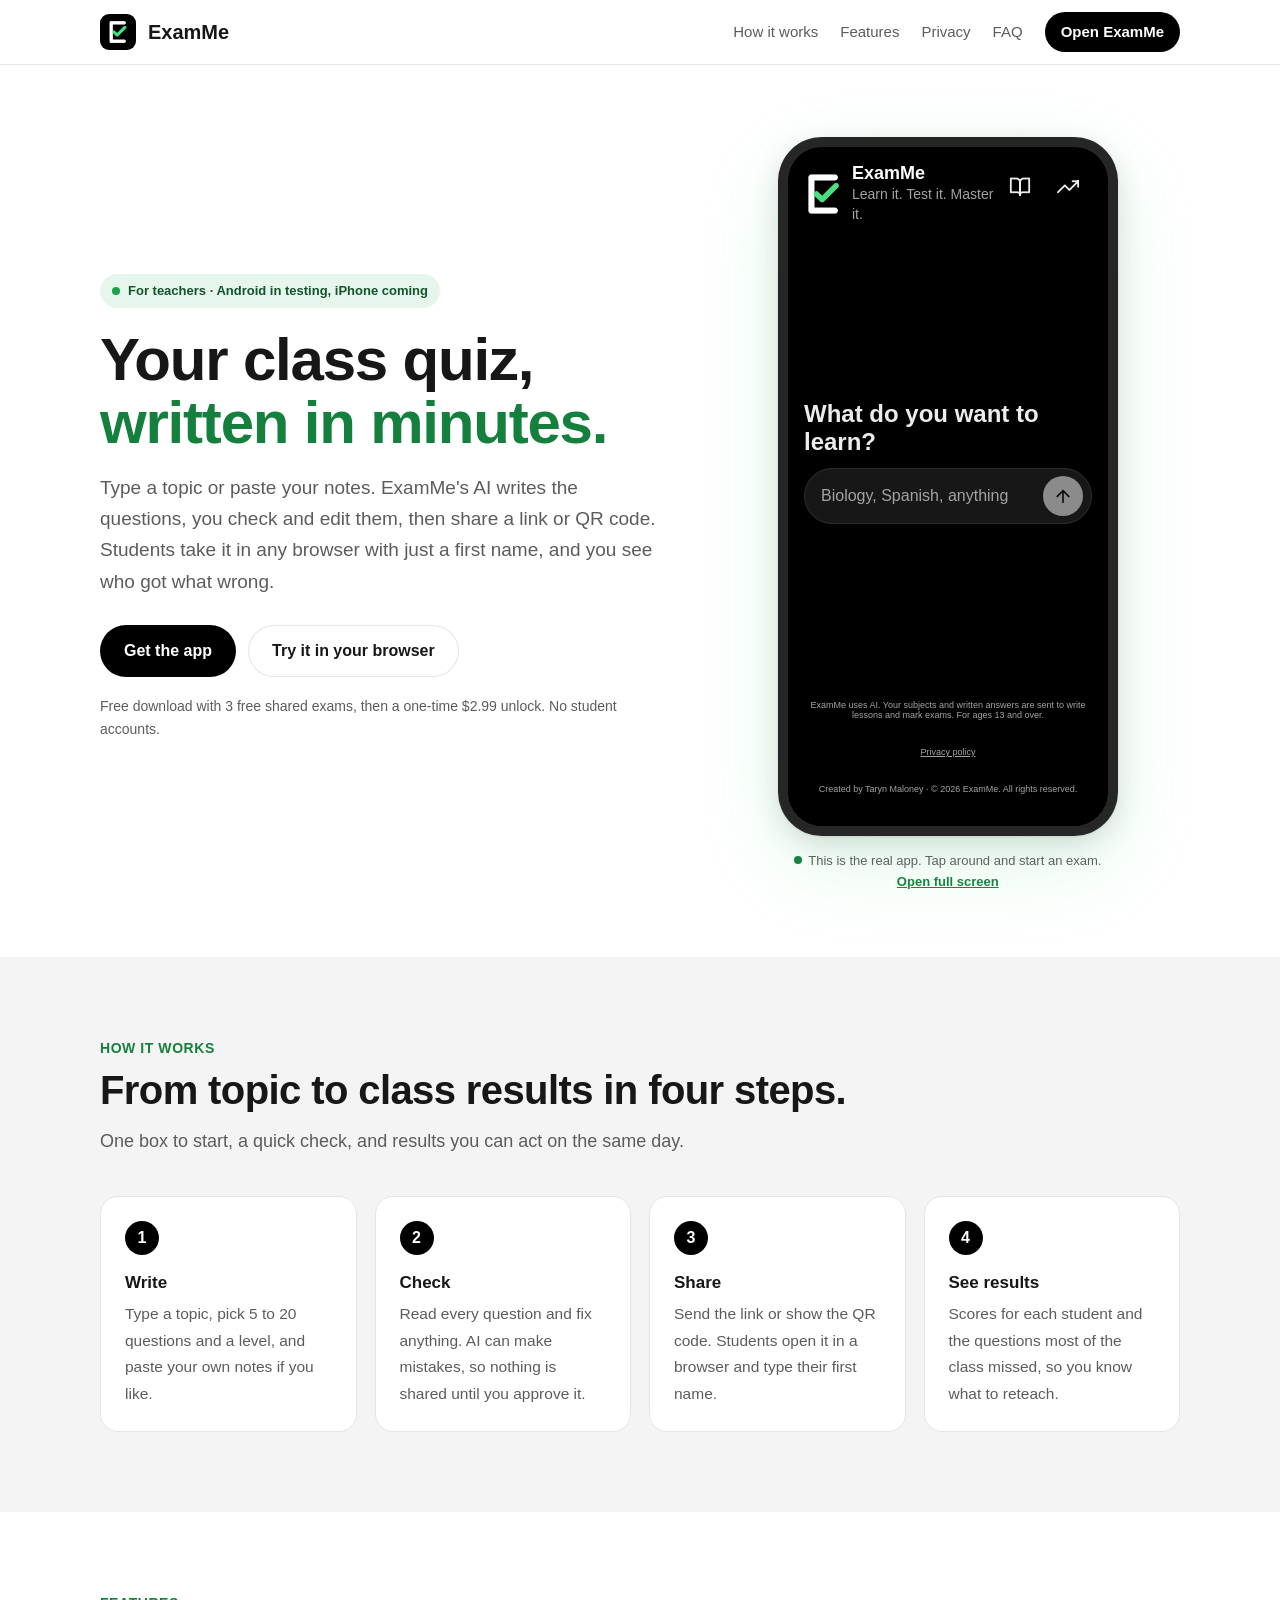
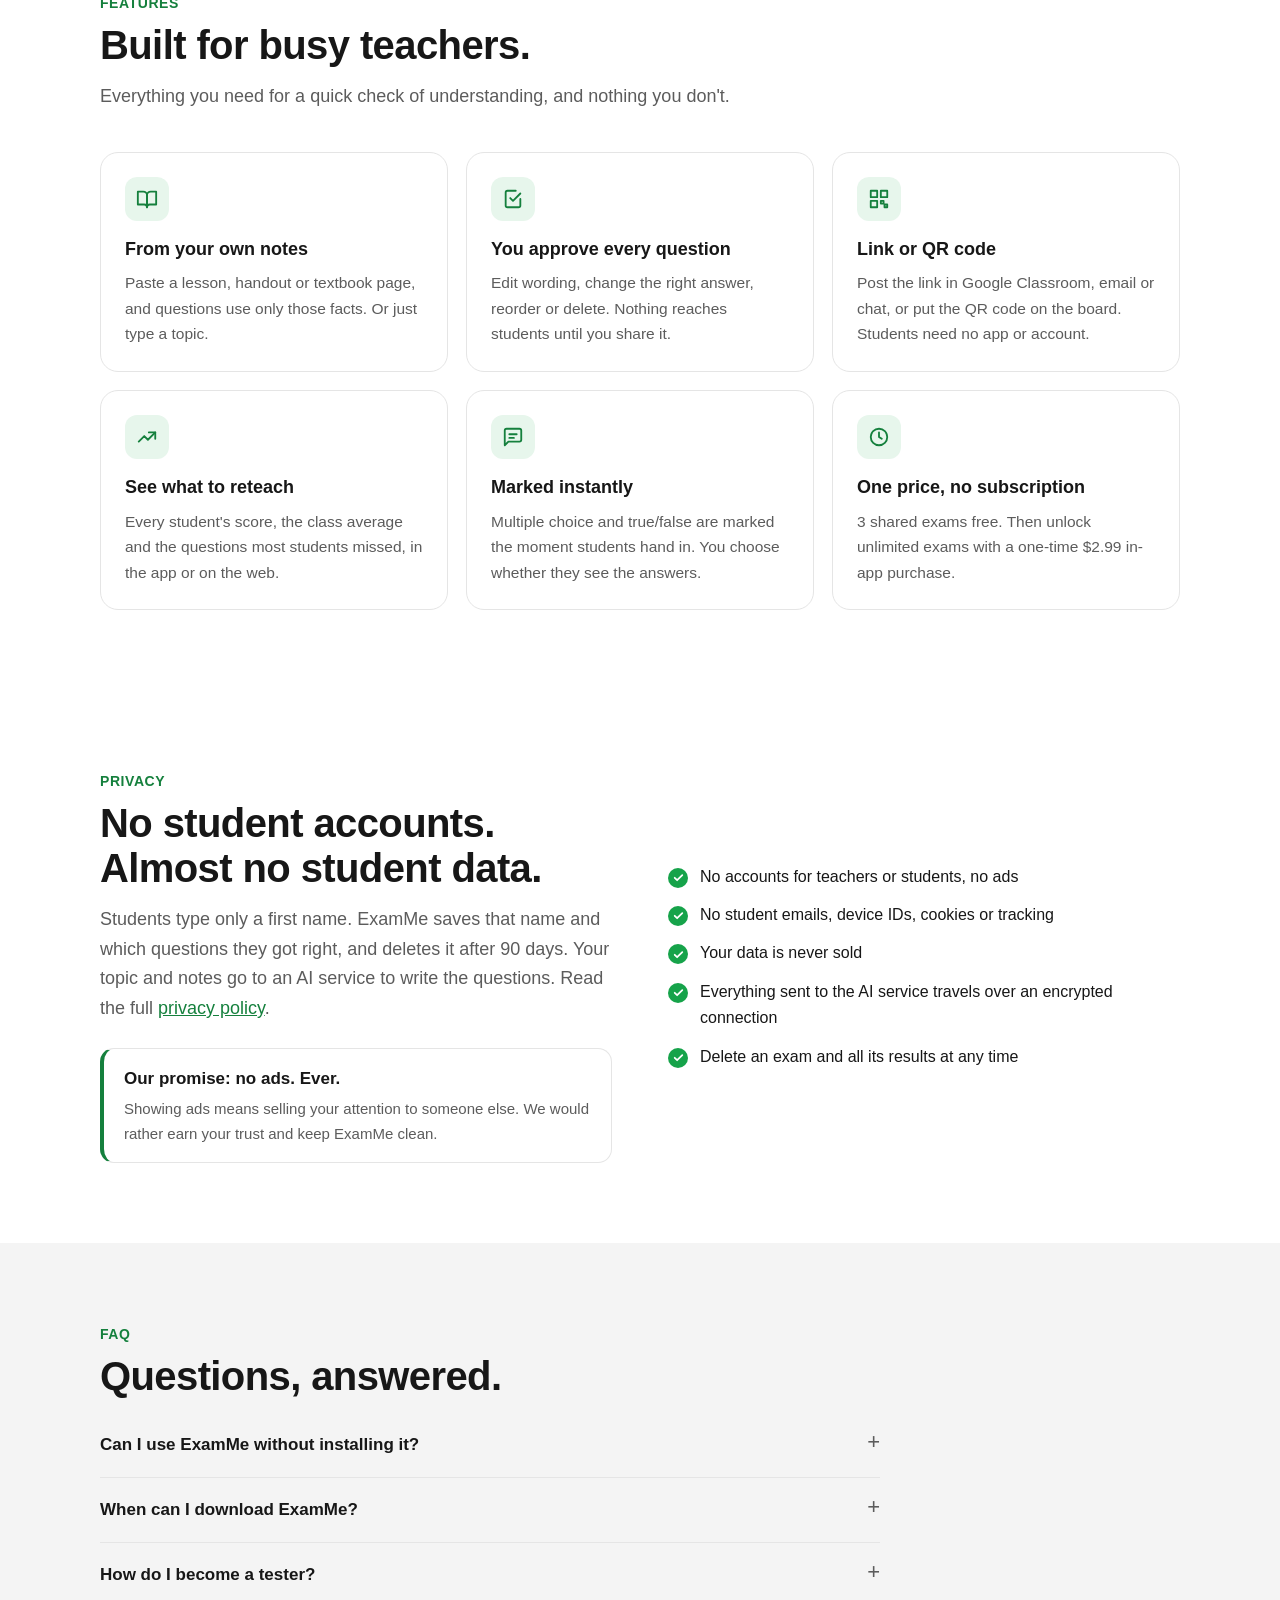
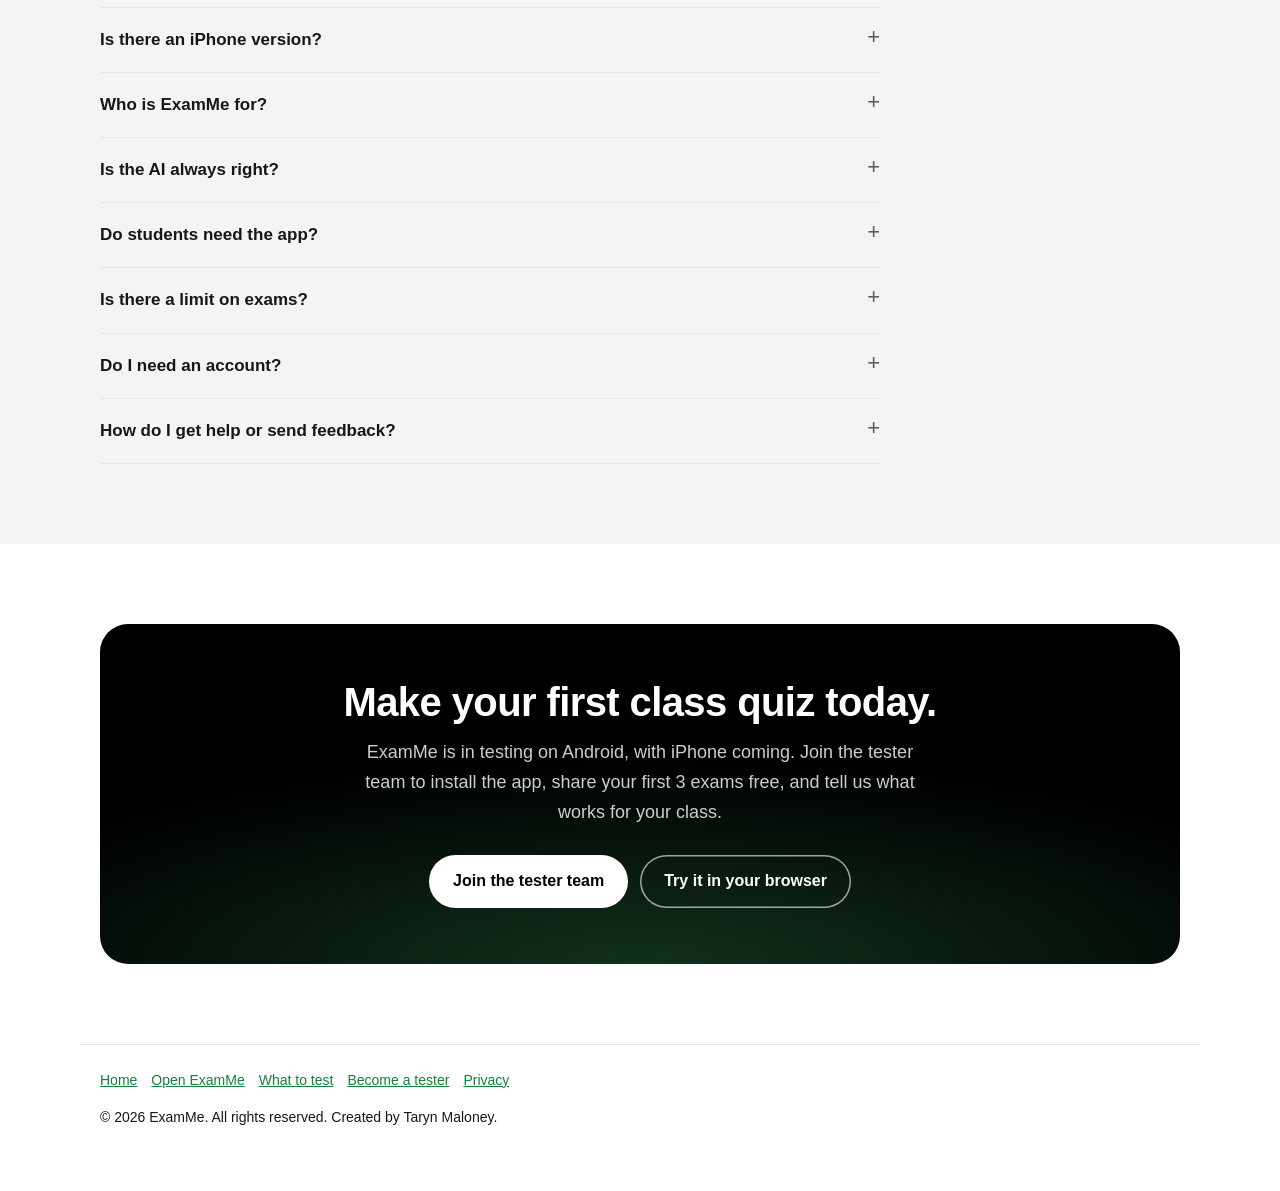
==== commit cf042cc5: "Add the no-ads promise to the home page privacy section Co-Authored-By: Claude Opus 5.5 <noreply@ant" ====
--- a/index.html
+++ b/index.html
@@ -114,6 +114,10 @@
       <p class="kicker">Privacy</p>
       <h2>No student accounts. Almost no student data.</h2>
       <p class="sub" style="margin-bottom:0">Students type only a first name. ExamMe saves that name and which questions they got right, and deletes it after 90 days. Your topic and notes go to an AI service to write the questions. Read the full <a href="privacy.html">privacy policy</a>.</p>
+      <div class="promise">
+        <b>Our promise: no ads. Ever.</b>
+        <p>Showing ads means selling your attention to someone else. We would rather earn your trust and keep ExamMe clean.</p>
+      </div>
     </div>
     <ul class="checks">
       <li>No accounts for teachers or students, no ads</li>
--- a/home.css
+++ b/home.css
@@ -170,3 +170,8 @@
 @keyframes pulse { 70% { box-shadow: 0 0 0 8px rgba(74,222,128,0); } 100% { box-shadow: 0 0 0 0 rgba(74,222,128,0); } }
 @media (max-width: 860px) { .phone.live { width: min(340px, 100%); } }
 @media (prefers-reduced-motion: reduce) { .tryhint .dot { animation: none; } }
+
+/* the no-ads promise in the privacy section */
+.promise { margin-top: 24px; background: var(--bg); border: 1px solid var(--line); border-left: 4px solid var(--brand); border-radius: 14px; padding: 16px 20px; }
+.promise b { display: block; font-size: 17px; margin-bottom: 4px; }
+.promise p { margin: 0; color: var(--muted); font-size: 15px; }
